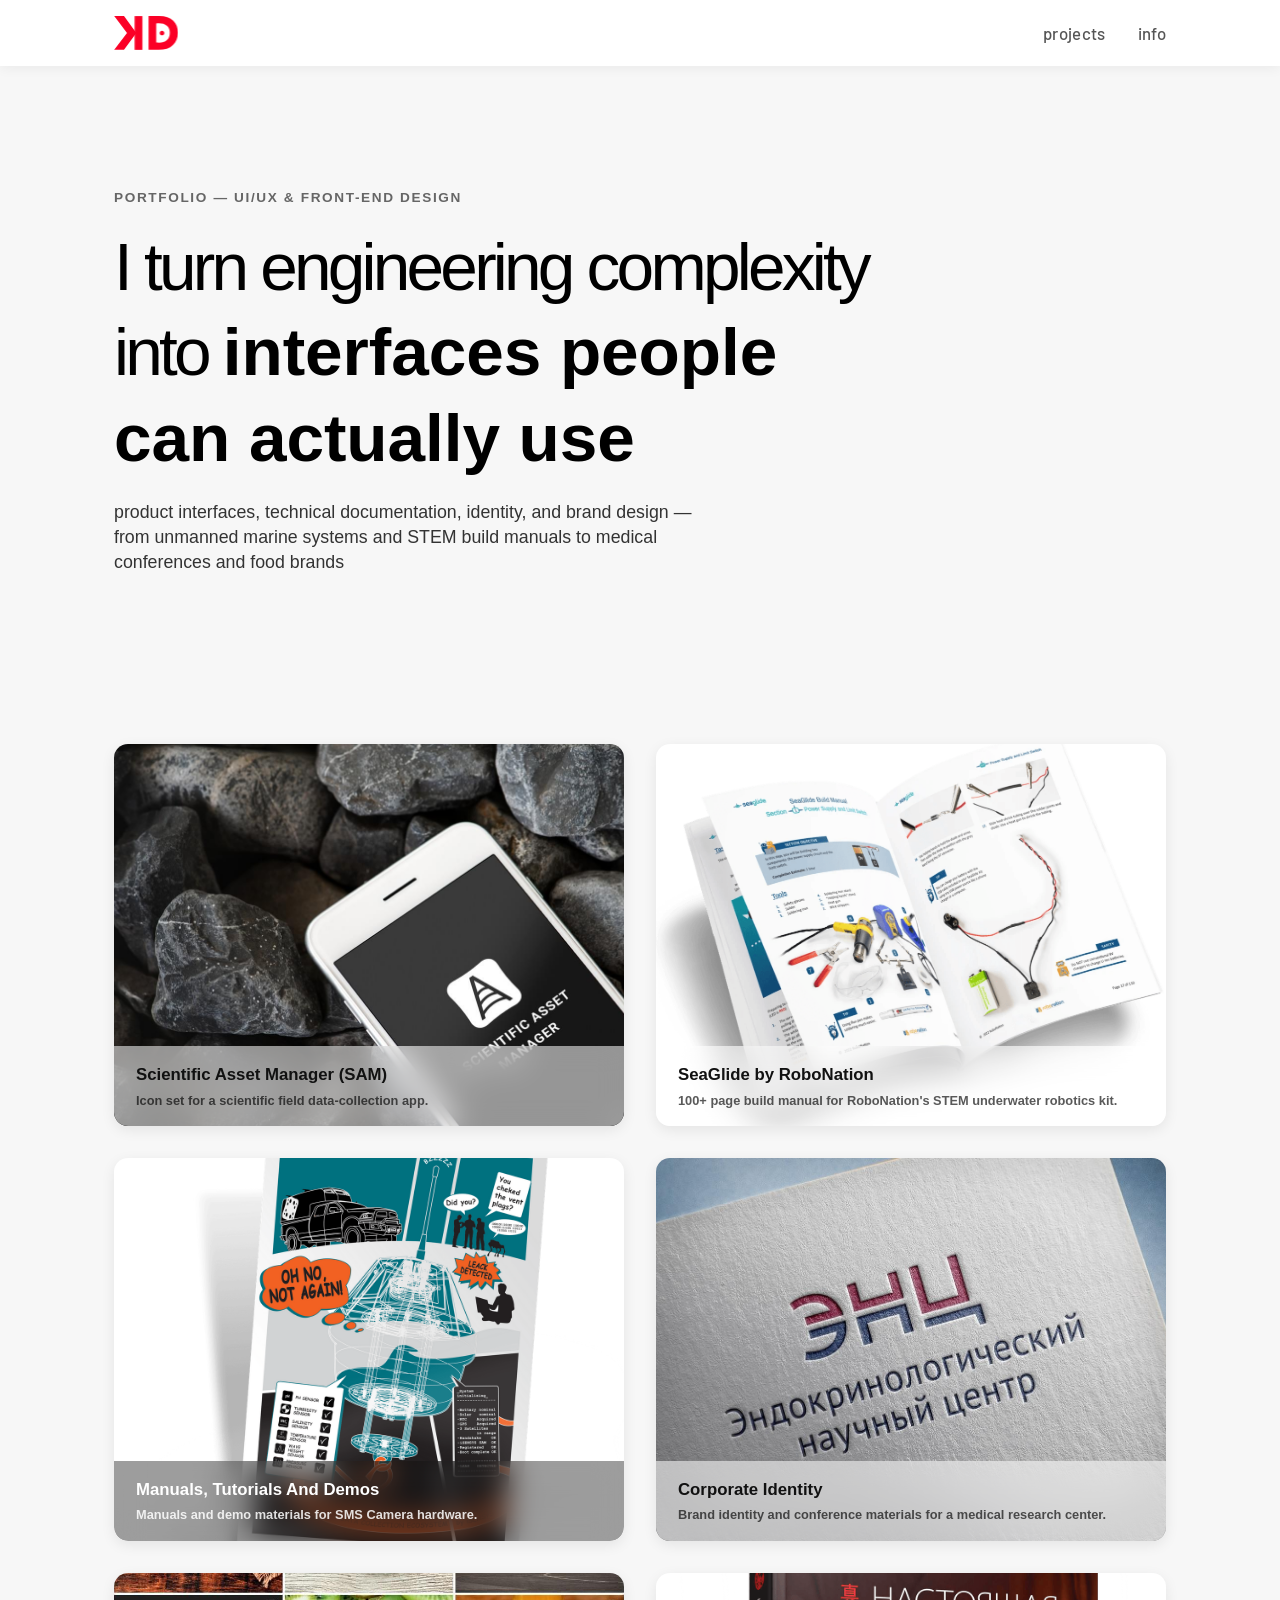
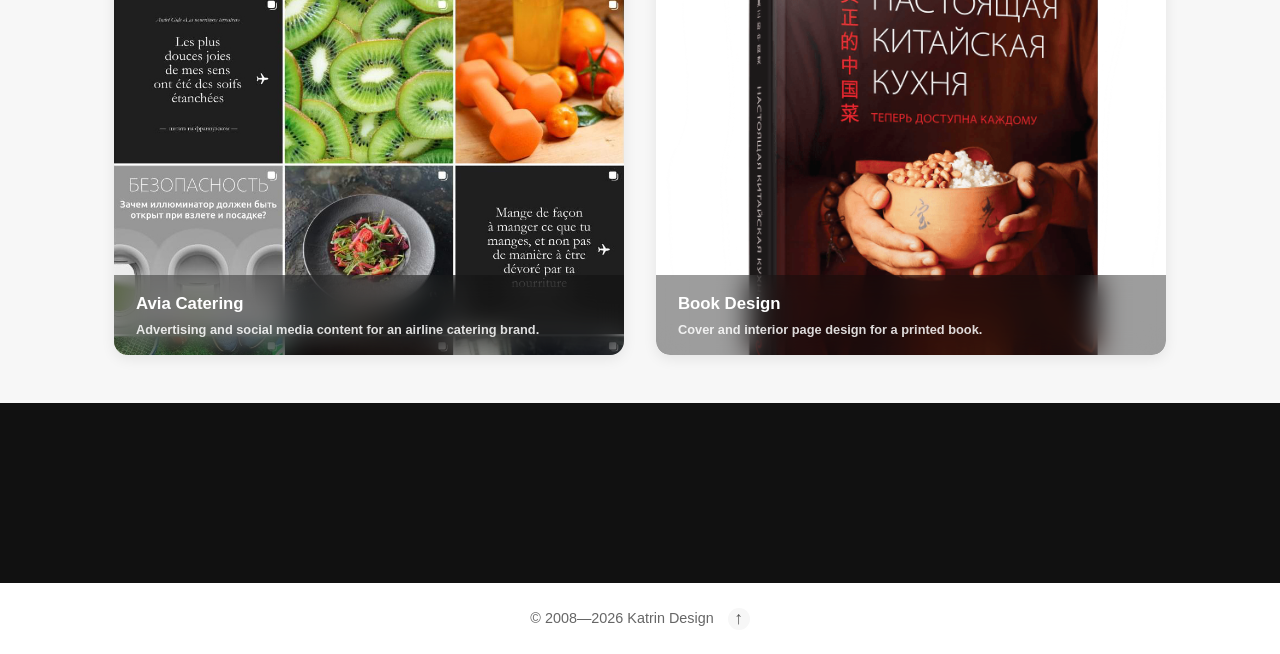
==== index.html @ 0b3080e4 "Add new project pages for Avia Catering, Book Design, Corporate Identity, Manuals, Scientific Asset " ====
<!doctype html>
<html lang="ru">
<head>
  <meta charset="UTF-8" />
  <meta name="viewport" content="width=device-width, initial-scale=1.0" />
  <title>Katrin Design — Portfolio</title>
  <link rel="icon" href="assets/images/favicon.png" type="image/png" />
  <link rel="preconnect" href="https://fonts.googleapis.com" />
  <link rel="preconnect" href="https://fonts.gstatic.com" crossorigin />
  <link href="https://fonts.googleapis.com/css2?family=Barlow:wght@400;500;600&display=swap" rel="stylesheet" />
  <link rel="stylesheet" href="styles.css" />
  <meta name="description" content="Katrin Design — портфолио дизайнера: айдентика, иконки, буклеты, вёрстка и полиграфия." />
</head>
<body>

  <header class="site-header">
    <div class="wrap header-inner">
      <a href="index.html" class="brand">
        <svg class="brand-logo" xmlns="http://www.w3.org/2000/svg" viewBox="0 0 163.25 86.62" role="img" aria-label="Katrin Design">
          <g class="logo-swim">
            <g class="logo-head">
              <rect x="52.48" y=".26" width="19.68" height="86.11" fill="#fb0026"/>
              <path d="M128.22,43.31c0-3.3-2.68-5.98-5.98-5.98s-5.98,2.68-5.98,5.98,2.68,5.98,5.98,5.98,5.98-2.68,5.98-5.98M142.15,42.64c0,8.06-2.46,14.31-7.39,18.75-4.93,4.44-11.67,6.66-20.22,6.66-3.02,0-5.38-.08-7.09-.25V18.94c1.63-.25,4.03-.37,7.21-.37,8.23,0,14.86,2.1,19.91,6.29,5.05,4.2,7.57,10.12,7.57,17.77M162.92,42.64c0-12.29-3.97-22.43-11.91-30.41C143.07,4.24,131.04.25,114.91.25h-27v86.11h26.02c15.64,0,27.71-4.13,36.22-12.4,8.51-8.26,12.76-18.71,12.76-31.33" fill="#fb0026"/>
            </g>
            <g class="logo-tail">
              <polygon points="25.43 .26 .46 .26 33.08 43.31 .46 86.37 25.43 86.37 56.84 43.31 25.43 .26" fill="#fb0026"/>
            </g>
          </g>
        </svg>
      </a>
      <nav class="site-nav">
        <a href="#projects">projects</a>
        <a href="info.html">info</a>
      </nav>
    </div>
  </header>

  <section id="top" class="hero hero-light">
    <div class="wrap hero-inner">
      <p class="hero-eyebrow">Portfolio — UI/UX &amp; Front-End Design</p>
      <h1 class="hero-title"><span class="hero-title-thin">I turn engineering complexity</span><br /><span class="hero-title-thin">into</span> <span class="hero-title-wide">interfaces people<br />can actually use</span></h1>
      <p class="hero-subhead">product interfaces, technical documentation, identity, and brand design — from unmanned marine systems and STEM build manuals to medical conferences and food brands</p>
    </div>
  </section>

  <main id="projects">
    <div class="wrap">
      <div class="project-grid">

        <a class="project-card project-card--light" href="sam.html">
          <img class="project-card-bg" src="assets/images/sam-02.jpg" alt="Scientific Asset Manager icon set" loading="lazy" />
          <div class="project-card-caption">
            <h2>Scientific Asset Manager (SAM)</h2>
            <p>Icon set for a scientific field data-collection app.</p>
          </div>
        </a>

        <a class="project-card project-card--light" href="seaglide.html">
          <img class="project-card-bg" src="assets/images/seaglide-manual-01.png" alt="SeaGlide by RoboNation manual cover" loading="lazy" />
          <div class="project-card-caption">
            <h2>SeaGlide by RoboNation</h2>
            <p>100+ page build manual for RoboNation's STEM underwater robotics kit.</p>
          </div>
        </a>

        <a class="project-card" href="manuals.html">
          <img class="project-card-bg" src="assets/images/manuals-01.png" alt="SMS Camera manual" loading="lazy" />
          <div class="project-card-caption">
            <h2>Manuals, Tutorials And Demos</h2>
            <p>Manuals and demo materials for SMS Camera hardware.</p>
          </div>
        </a>

        <a class="project-card project-card--light" href="corporate-identity.html">
          <img class="project-card-bg" src="assets/images/corporate-identity-01.jpeg" alt="Corporate identity photo" loading="lazy" />
          <div class="project-card-caption">
            <h2>Corporate Identity</h2>
            <p>Brand identity and conference materials for a medical research center.</p>
          </div>
        </a>

        <a class="project-card" href="avia-catering.html">
          <img class="project-card-bg" src="assets/images/avia-catering-social-01.jpg" alt="Avia Catering social media content" loading="lazy" />
          <div class="project-card-caption">
            <h2>Avia Catering</h2>
            <p>Advertising and social media content for an airline catering brand.</p>
          </div>
        </a>

        <a class="project-card" href="book-design.html">
          <img class="project-card-bg" src="assets/images/book-design-cover.png" alt="Book design cover" loading="lazy" />
          <div class="project-card-caption">
            <h2>Book Design</h2>
            <p>Cover and interior page design for a printed book.</p>
          </div>
        </a>

      </div>
    </div>
  </main>

  <section class="hero hero-band" style="background-image: url('assets/images/hero-bg2.jpg');" role="img" aria-label="Katrin Design"></section>

  <footer class="site-footer">
    <div class="wrap">
      <p class="small">© 2008—2026 Katrin Design</p>
      <a href="#top" class="back-to-top" aria-label="Back to top">&uarr;</a>
    </div>
  </footer>

  <script src="script.js" defer></script>
</body>
</html>
---- styles.css ----
* { box-sizing: border-box; margin: 0; padding: 0; }

html { scroll-behavior: smooth; }

body {
  font-family: Inter, "Segoe UI", Roboto, sans-serif;
  color: #333;
  background: #f7f7f7;
  line-height: 1.55;
}

img { max-width: 100%; display: block; }

a { color: #1a73e8; text-decoration: none; font-weight: 600; }
a:hover { text-decoration: underline; }

.wrap { max-width: 1100px; width: 100%; margin: 0 auto; padding: 0 24px; }

/* Header */
.site-header {
  position: sticky;
  top: 0;
  z-index: 10;
  background: #fff;
  box-shadow: 0 2px 12px rgba(0,0,0,.06);
}

.header-inner {
  display: flex;
  align-items: center;
  justify-content: space-between;
  flex-wrap: wrap;
  gap: 14px;
  padding-top: 16px;
  padding-bottom: 16px;
}

.brand { display: flex; align-items: center; }
.brand-logo { width: 64px; height: auto; }

.brand-logo .logo-swim {
  transform-box: view-box;
  transform-origin: 0px 43.31px;
  animation: swim-in 1.7s cubic-bezier(.22,1,.36,1) both;
}
.brand-logo .logo-head {
  transform-box: view-box;
  transform-origin: 118px 43.31px;
  animation: head-flex 1.7s ease-out both;
}
.brand-logo .logo-tail {
  transform-box: view-box;
  transform-origin: 56.84px 43.31px;
  animation: tail-flex 1.8s ease-out both;
  animation-delay: 0.08s;
}
@keyframes swim-in {
  0%   { transform: translateX(-90px); opacity: 0; }
  8%   { opacity: 1; }
  100% { transform: translateX(0px); opacity: 1; }
}
@keyframes head-flex {
  0%   { transform: rotate(0deg); }
  10%  { transform: rotate(6deg); }
  25%  { transform: rotate(-4deg); }
  40%  { transform: rotate(2deg); }
  55%  { transform: rotate(-1deg); }
  70%  { transform: rotate(0.5deg); }
  100% { transform: rotate(0deg); }
}
@keyframes tail-flex {
  0%   { transform: rotate(0deg); }
  12%  { transform: rotate(-20deg); }
  28%  { transform: rotate(14deg); }
  44%  { transform: rotate(-9deg); }
  60%  { transform: rotate(5deg); }
  76%  { transform: rotate(-2deg); }
  90%  { transform: rotate(1deg); }
  100% { transform: rotate(0deg); }
}
@media (prefers-reduced-motion: reduce) {
  .brand-logo .logo-swim,
  .brand-logo .logo-head,
  .brand-logo .logo-tail { animation: none; opacity: 1; }
}

.site-nav { display: flex; flex-wrap: wrap; justify-content: flex-end; gap: 32px; }
.site-nav a {
  color: #555;
  font-family: "Barlow", Inter, "Segoe UI", Roboto, sans-serif;
  font-weight: 500;
  font-size: 1.05rem;
  letter-spacing: .02em;
}
.site-nav a:hover { color: #1a73e8; text-decoration: underline; }
.site-nav a.active { color: #1a73e8; }

/* Hero */
.hero {
  background-size: cover;
  background-position: center;
  background-attachment: fixed;
  background-color: #111;
  min-height: 70vh;
  display: flex;
  align-items: center;
}

.hero-inner { padding: 80px 24px; }

.hero-eyebrow {
  text-transform: uppercase;
  letter-spacing: .12em;
  font-size: .85rem;
  font-weight: 600;
  color: rgba(255,255,255,.75);
  margin-bottom: 1rem;
}

.hero-title {
  font-size: 4.222rem;
  line-height: 5.333rem;
  letter-spacing: -0.056em;
  font-weight: 900;
  max-width: 1000px;
  color: #fff;
  margin-bottom: 1.25rem;
}

.hero-title-thin { font-weight: 200; }
.hero-title-wide { letter-spacing: -0.001em; }

.hero-subhead {
  font-size: 1.111rem;
  line-height: 1.556rem;
  max-width: 680px;
  color: rgba(255,255,255,.85);
}

.hero-band {
  min-height: 20vh;
  background-size: contain;
  background-repeat: no-repeat;
  background-position: center bottom;
}

.hero-light { background-color: #f7f7f7; }
.hero-light .hero-eyebrow { color: #666; }
.hero-light .hero-title {
  color: #000;
}
.hero-light .hero-subhead {
  color: #333;
  font-family: "Helvetica Neue", Arial, sans-serif;
  font-weight: 400;
  max-width: 600px;
}

@media (max-width: 768px) {
  .hero { background-attachment: scroll; min-height: 50vh; }
  .hero-band { min-height: 260px; }
}

/* Project grid (home) */
.project-grid {
  display: grid;
  grid-template-columns: 1fr 1fr;
  gap: 32px;
  padding: 48px 0;
}

.project-card {
  position: relative;
  display: block;
  aspect-ratio: 4 / 3;
  border-radius: 14px;
  overflow: hidden;
  text-decoration: none;
  background: #ffffff;
  box-shadow: 0 4px 14px rgba(0,0,0,.08);
  transition: transform .3s ease, box-shadow .3s ease;
}

.project-card:hover { transform: translateY(-4px); }

.project-card-bg {
  position: absolute;
  inset: 0;
  width: 100%;
  height: 100%;
  object-fit: cover;
  transition: transform .5s ease;
}

.project-card:hover .project-card-bg { transform: scale(1.05); }

.project-card-caption {
  position: absolute;
  left: 0;
  right: 0;
  bottom: 0;
  padding: 16px 22px;
  background: rgba(10,10,10,.4);
  backdrop-filter: blur(14px);
  -webkit-backdrop-filter: blur(14px);
}

.project-card-caption h2 {
  font-size: 1.05rem;
  color: #fff;
  margin-bottom: .15rem;
}

.project-card-caption p {
  font-size: .8rem;
  color: rgba(255,255,255,.85);
}

.project-card--light .project-card-caption {
  background: rgba(255,255,255,.55);
}

.project-card--light .project-card-caption h2 { color: #111; }
.project-card--light .project-card-caption p { color: rgba(0,0,0,.65); }

@media (max-width: 700px) {
  .project-grid { grid-template-columns: 1fr; }
}

/* Back link on individual project pages */
.back-link {
  display: inline-block;
  margin-bottom: 24px;
  color: #666;
  font-weight: 600;
}
.back-link:hover { color: #1a73e8; }

/* Project sections */
.project { padding: 64px 0; }
.project-alt { background: #fff; }

.project h2 {
  font-size: 1.8rem;
  color: #111;
  margin-bottom: .75rem;
}

.subproject h3 {
  font-size: 1.2rem;
  color: #222;
  margin-top: 2rem;
  margin-bottom: .5rem;
}

.project-link { margin-bottom: .75rem; }

.project-text {
  color: #555;
  max-width: 760px;
  margin-bottom: 1.5rem;
}

/* Scroll reveal */
.reveal {
  opacity: 0;
  transform: translateY(24px);
  transition: opacity .7s ease, transform .7s ease;
}

.reveal.is-visible {
  opacity: 1;
  transform: translateY(0);
}

@media (prefers-reduced-motion: reduce) {
  .reveal { transition: none; }
}

/* Galleries — images stack one after another, contained in the page width */
.gallery { margin-top: 1.25rem; }

.gallery img {
  width: 100%;
}

.gallery img + img { margin-top: 1rem; }

/* Info page */
.info-intro {
  padding-top: 72px;
  background-color: #1b1b1b;
}

.info-grid {
  display: grid;
  grid-template-columns: 1fr 2fr;
  gap: 48px;
  align-items: center;
}

.info-photo img {
  border-radius: 10px;
  box-shadow: 0 8px 20px rgba(0,0,0,.08);
}

.info-text p {
  color: #ccc;
  margin-bottom: 1.1rem;
}

.info-contact-line { font-weight: 600; color: #fff; }
.info-contact-line a { margin-left: .25rem; }

.info-map {
  background-size: cover;
  background-position: center;
  background-attachment: fixed;
  background-color: #111;
  min-height: 40vh;
}

@media (max-width: 768px) {
  .info-map { background-attachment: scroll; min-height: 260px; }
}

@media (max-width: 640px) {
  .info-grid { grid-template-columns: 1fr; }
}

/* Footer / contact */
.site-footer {
  background: #ffffff;
  text-align: center;
  padding: 24px 20px;
}

.site-footer .wrap {
  max-width: 600px;
  display: flex;
  align-items: center;
  justify-content: center;
  gap: 14px;
}

.site-footer .small { color: #666; font-size: .9rem; }

.back-to-top {
  display: inline-flex;
  align-items: center;
  justify-content: center;
  width: 22px;
  height: 22px;
  border-radius: 50%;
  background: #f7f7f7;
  color: #555;
  font-size: 1.1rem;
  font-weight: 600;
  text-decoration: none;
  transition: background .2s ease, color .2s ease;
}

.back-to-top:hover {
  background: #1a73e8;
  color: #fff;
  text-decoration: none;
}
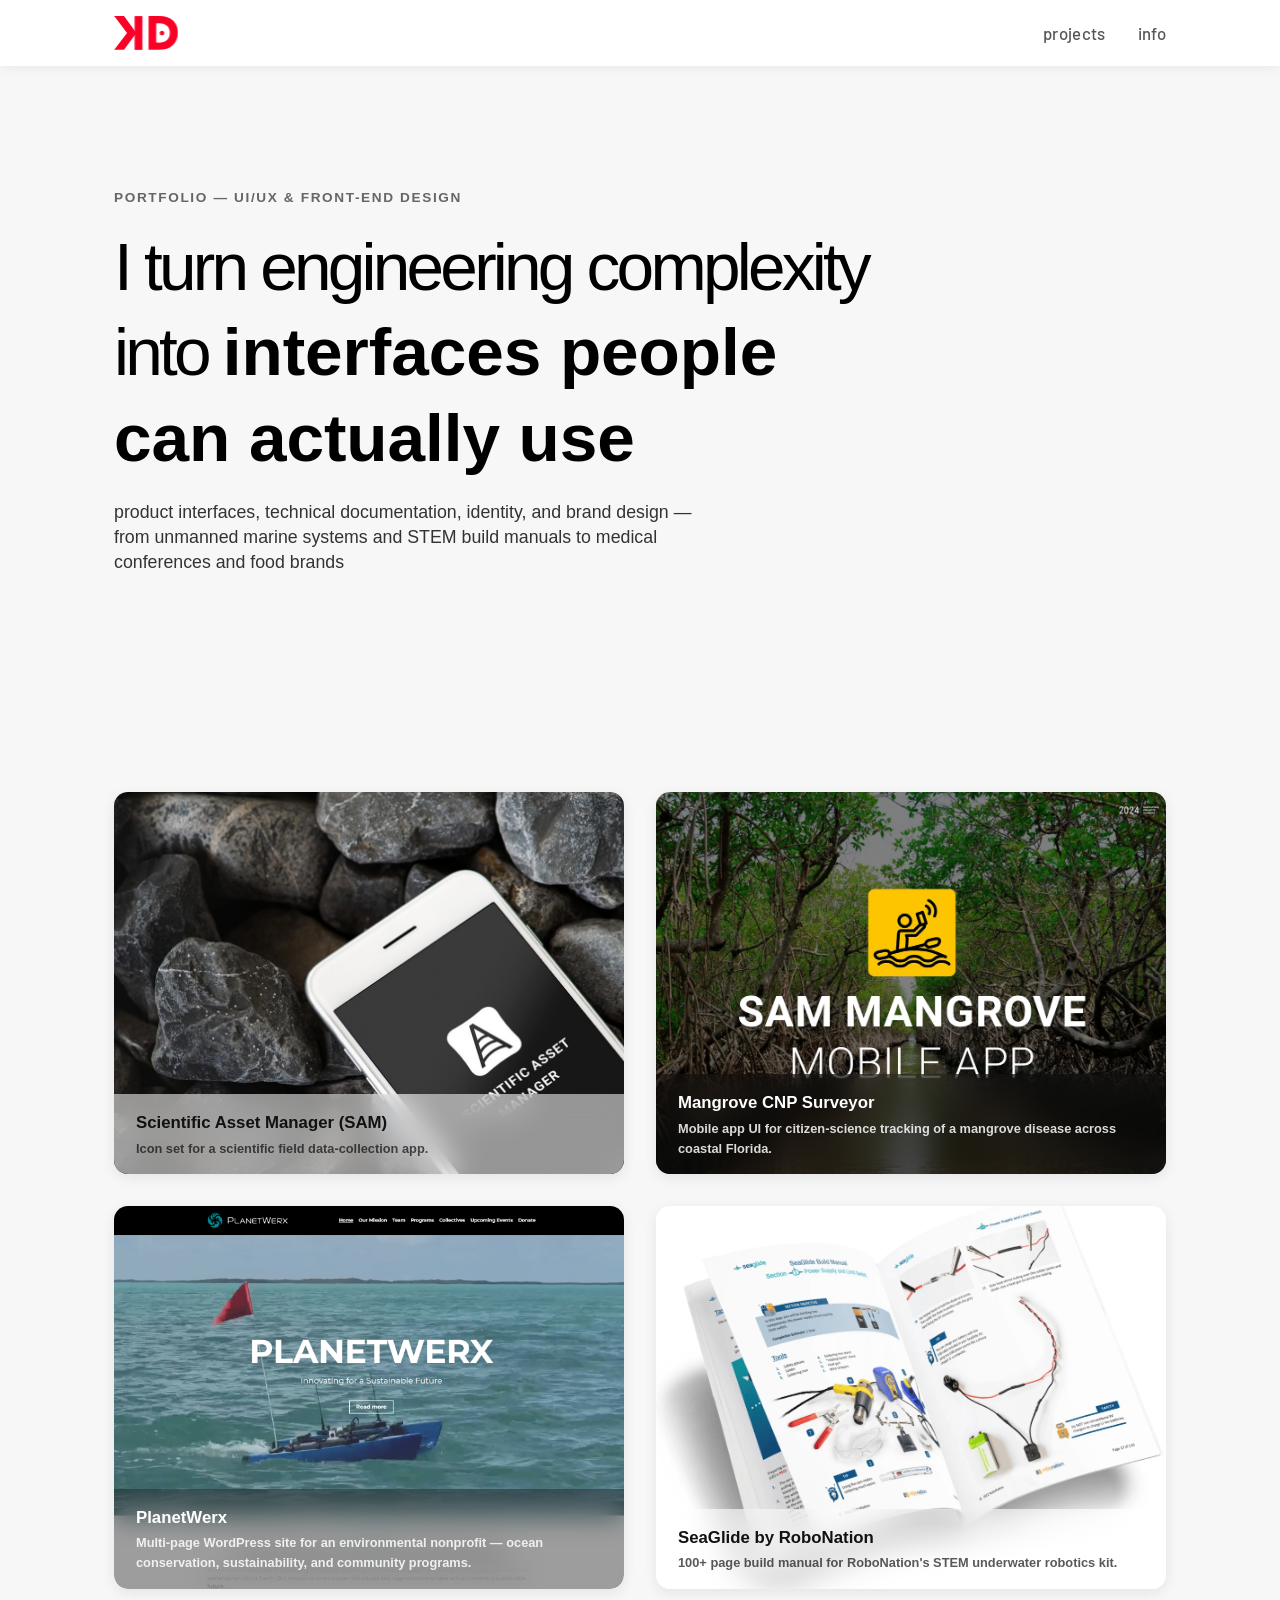
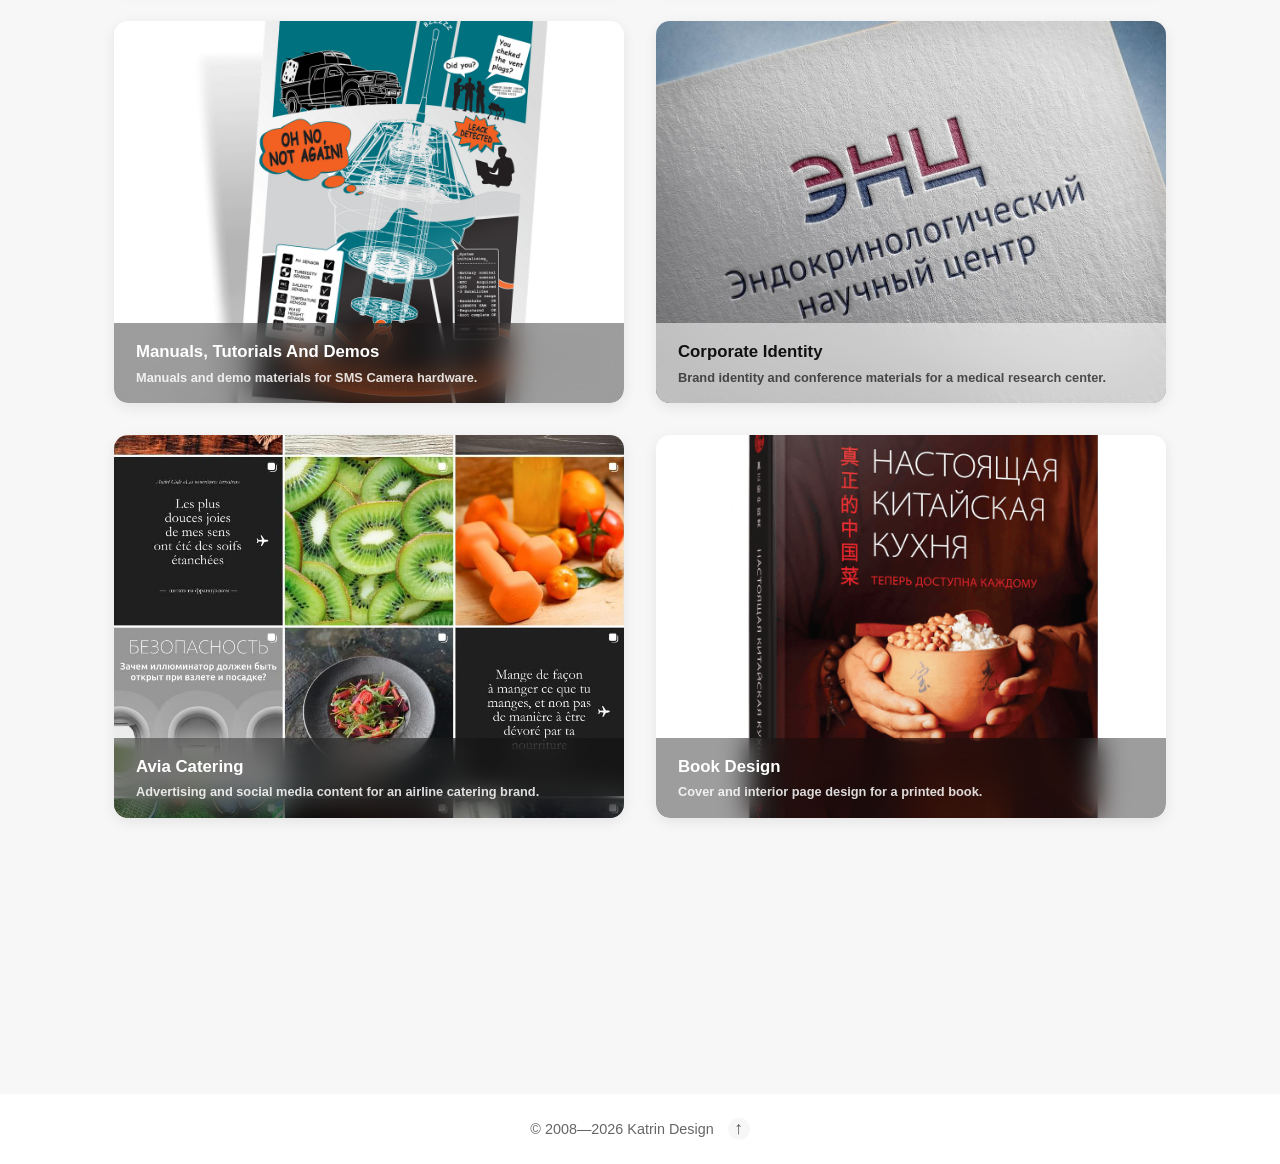
==== commit 4d3ed510: "Add new project pages for Mangrove CNP Surveyor and PlanetWerx; include associated images and conten" ====
--- a/index.html
+++ b/index.html
@@ -52,6 +52,22 @@
           <div class="project-card-caption">
             <h2>Scientific Asset Manager (SAM)</h2>
             <p>Icon set for a scientific field data-collection app.</p>
+          </div>
+        </a>
+
+        <a class="project-card" href="mangrove-cnp-surveyor.html">
+          <img class="project-card-bg" src="assets/images/SAM-Mangrove-1.png" alt="SAM Mangrove mobile app cover slide" loading="lazy" />
+          <div class="project-card-caption">
+            <h2>Mangrove CNP Surveyor</h2>
+            <p>Mobile app UI for citizen-science tracking of a mangrove disease across coastal Florida.</p>
+          </div>
+        </a>
+
+        <a class="project-card" href="planetwerx.html">
+          <img class="project-card-bg project-card-bg--top" src="assets/images/www.planetwerx.org_.png" alt="PlanetWerx website" loading="lazy" />
+          <div class="project-card-caption">
+            <h2>PlanetWerx</h2>
+            <p>Multi-page WordPress site for an environmental nonprofit — ocean conservation, sustainability, and community programs.</p>
           </div>
         </a>
 
--- a/styles.css
+++ b/styles.css
@@ -142,6 +142,7 @@
   background-size: contain;
   background-repeat: no-repeat;
   background-position: center bottom;
+  background-color: transparent;
 }
 
 .hero-light { background-color: #f7f7f7; }
@@ -158,7 +159,7 @@
 
 @media (max-width: 768px) {
   .hero { background-attachment: scroll; min-height: 50vh; }
-  .hero-band { min-height: 260px; }
+  .hero-band { min-height: 260px; background-size: auto 100%; }
 }
 
 /* Project grid (home) */
@@ -166,7 +167,7 @@
   display: grid;
   grid-template-columns: 1fr 1fr;
   gap: 32px;
-  padding: 48px 0;
+  padding: 96px 0;
 }
 
 .project-card {
@@ -223,9 +224,104 @@
 .project-card--light .project-card-caption h2 { color: #111; }
 .project-card--light .project-card-caption p { color: rgba(0,0,0,.65); }
 
+.project-card-bg--top,
+.mini-card-bg--top { object-position: top; }
+
 @media (max-width: 700px) {
   .project-grid { grid-template-columns: 1fr; }
 }
+
+/* More projects carousel (individual project pages) */
+.more-projects {
+  padding: 40px 0 64px;
+  background-color: #1b1b1b;
+}
+
+.more-projects h2 {
+  font-size: 1.3rem;
+  color: #fff;
+  margin-bottom: 1rem;
+}
+
+.more-projects-scroller { position: relative; }
+
+.more-projects-track {
+  display: flex;
+  gap: 20px;
+  overflow-x: auto;
+  scroll-snap-type: x mandatory;
+  padding: 0 24px 4px;
+  scrollbar-width: none;
+}
+
+.more-projects-track::-webkit-scrollbar { display: none; }
+
+.mini-card {
+  position: relative;
+  flex: 0 0 360px;
+  aspect-ratio: 4 / 3;
+  border-radius: 12px;
+  overflow: hidden;
+  scroll-snap-align: start;
+  text-decoration: none;
+  background: #ffffff;
+  box-shadow: 0 3px 10px rgba(0,0,0,.08);
+  transition: transform .3s ease;
+}
+
+.mini-card:hover { transform: translateY(-3px); }
+
+.mini-card-bg {
+  position: absolute;
+  inset: 0;
+  width: 100%;
+  height: 100%;
+  object-fit: cover;
+  transition: transform .5s ease;
+}
+
+.mini-card:hover .mini-card-bg { transform: scale(1.05); }
+
+.mini-card-caption {
+  position: absolute;
+  left: 0;
+  right: 0;
+  bottom: 0;
+  padding: 14px 18px;
+  background: rgba(10,10,10,.4);
+  backdrop-filter: blur(10px);
+  -webkit-backdrop-filter: blur(10px);
+}
+
+.mini-card-caption h3 {
+  font-size: 1.05rem;
+  font-weight: 600;
+  color: #fff;
+}
+
+.mini-card--light .mini-card-caption { background: rgba(255,255,255,.55); }
+.mini-card--light .mini-card-caption h3 { color: #111; }
+
+.more-projects-next {
+  position: absolute;
+  top: 50%;
+  right: 24px;
+  transform: translateY(-50%);
+  width: 40px;
+  height: 40px;
+  border: none;
+  border-radius: 50%;
+  background: rgba(255,255,255,.9);
+  box-shadow: 0 2px 10px rgba(0,0,0,.18);
+  font-size: 1rem;
+  color: #333;
+  cursor: pointer;
+  display: flex;
+  align-items: center;
+  justify-content: center;
+}
+
+.more-projects-next:hover { background: #fff; }
 
 /* Back link on individual project pages */
 .back-link {
@@ -240,6 +336,16 @@
 .project { padding: 64px 0; }
 .project-alt { background: #fff; }
 
+.project-tag {
+  display: inline-block;
+  text-transform: uppercase;
+  letter-spacing: .08em;
+  font-size: .8rem;
+  font-weight: 600;
+  color: #1a73e8;
+  margin-bottom: .5rem;
+}
+
 .project h2 {
   font-size: 1.8rem;
   color: #111;
@@ -285,6 +391,48 @@
 }
 
 .gallery img + img { margin-top: 1rem; }
+
+.gallery-2col,
+.gallery-3col {
+  display: grid;
+  gap: 16px;
+}
+
+.gallery-2col { grid-template-columns: 1fr 1fr; }
+.gallery-3col { grid-template-columns: repeat(3, 1fr); }
+
+.gallery-2col img,
+.gallery-3col img {
+  width: 100%;
+  aspect-ratio: 4 / 3;
+  object-fit: cover;
+}
+
+.gallery-2col img + img,
+.gallery-3col img + img {
+  margin-top: 0;
+}
+
+@media (max-width: 640px) {
+  .gallery-2col,
+  .gallery-3col {
+    grid-template-columns: 1fr;
+  }
+}
+
+.gallery-strip {
+  display: flex;
+  flex-wrap: wrap;
+  align-items: flex-start;
+  gap: 1rem;
+}
+
+.gallery-strip img {
+  width: auto;
+  max-width: 100%;
+}
+
+.gallery-strip img + img { margin-top: 0; }
 
 /* Info page */
 .info-intro {
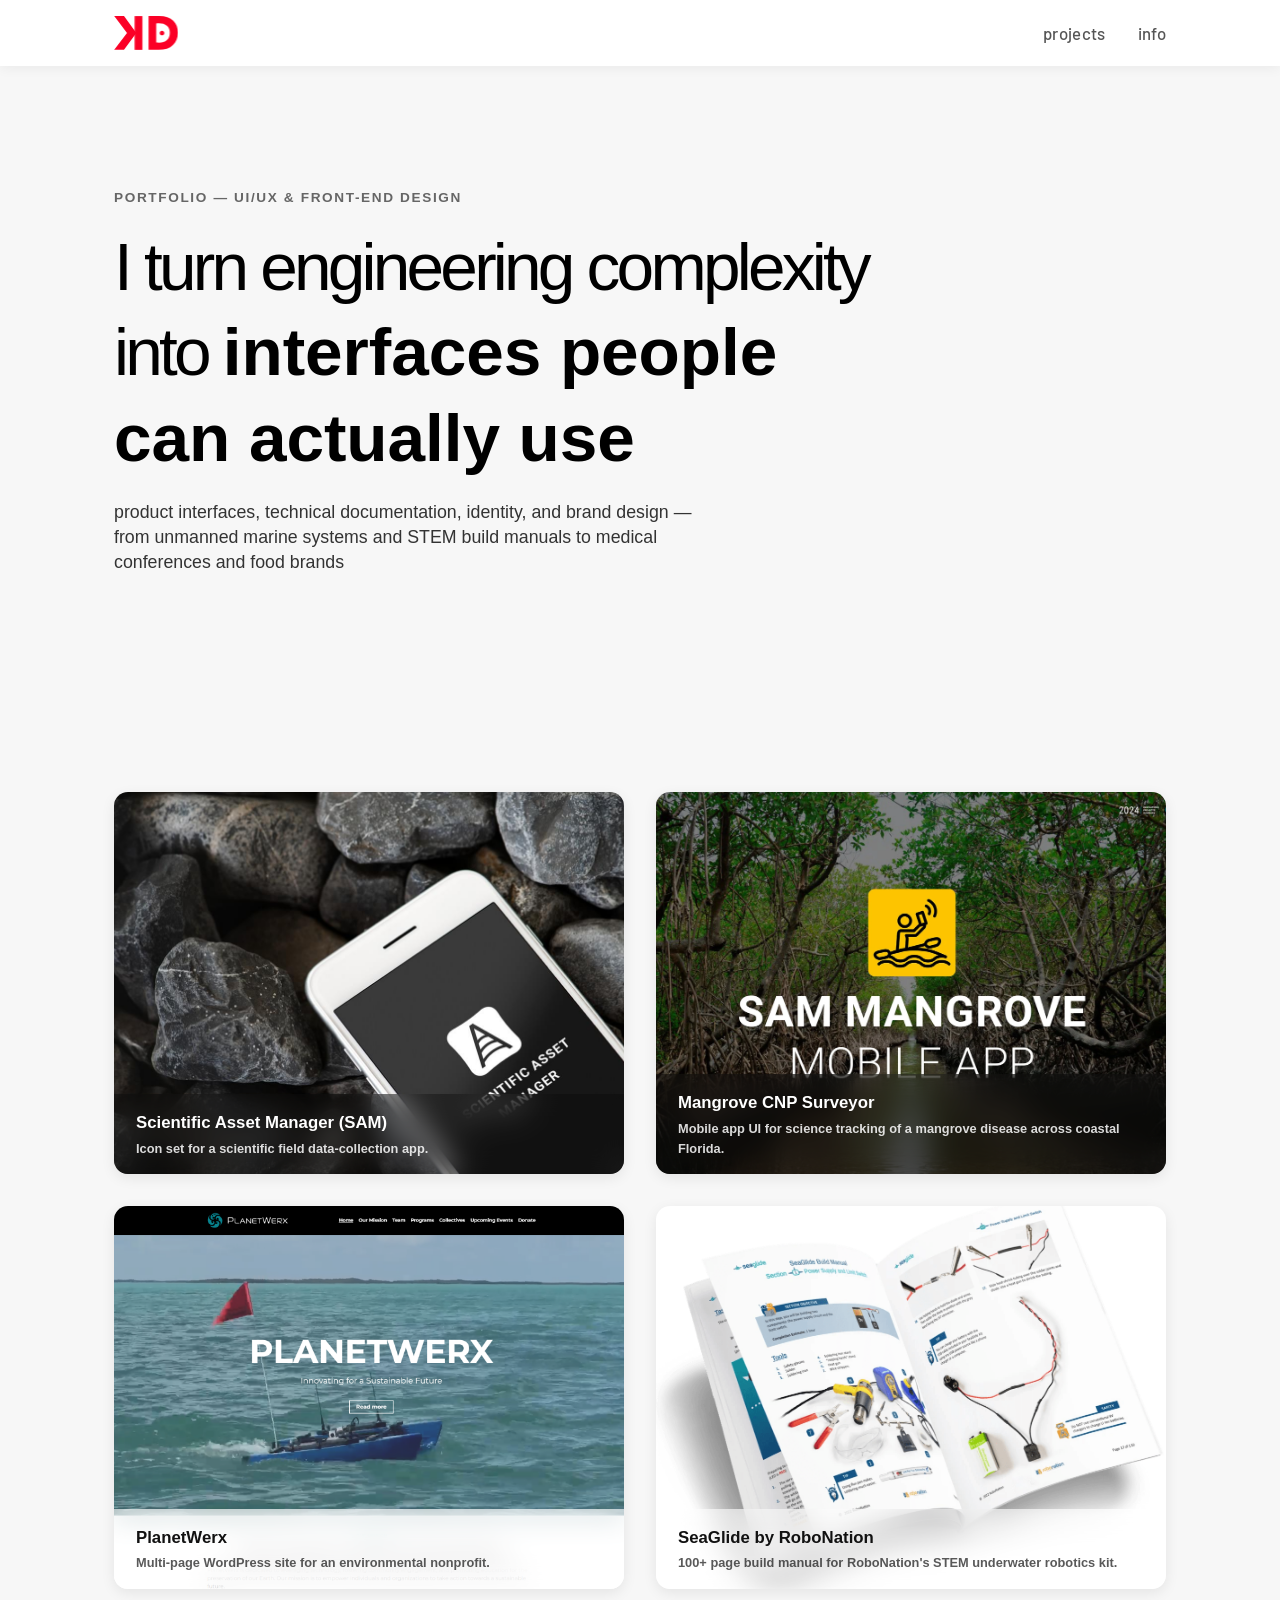
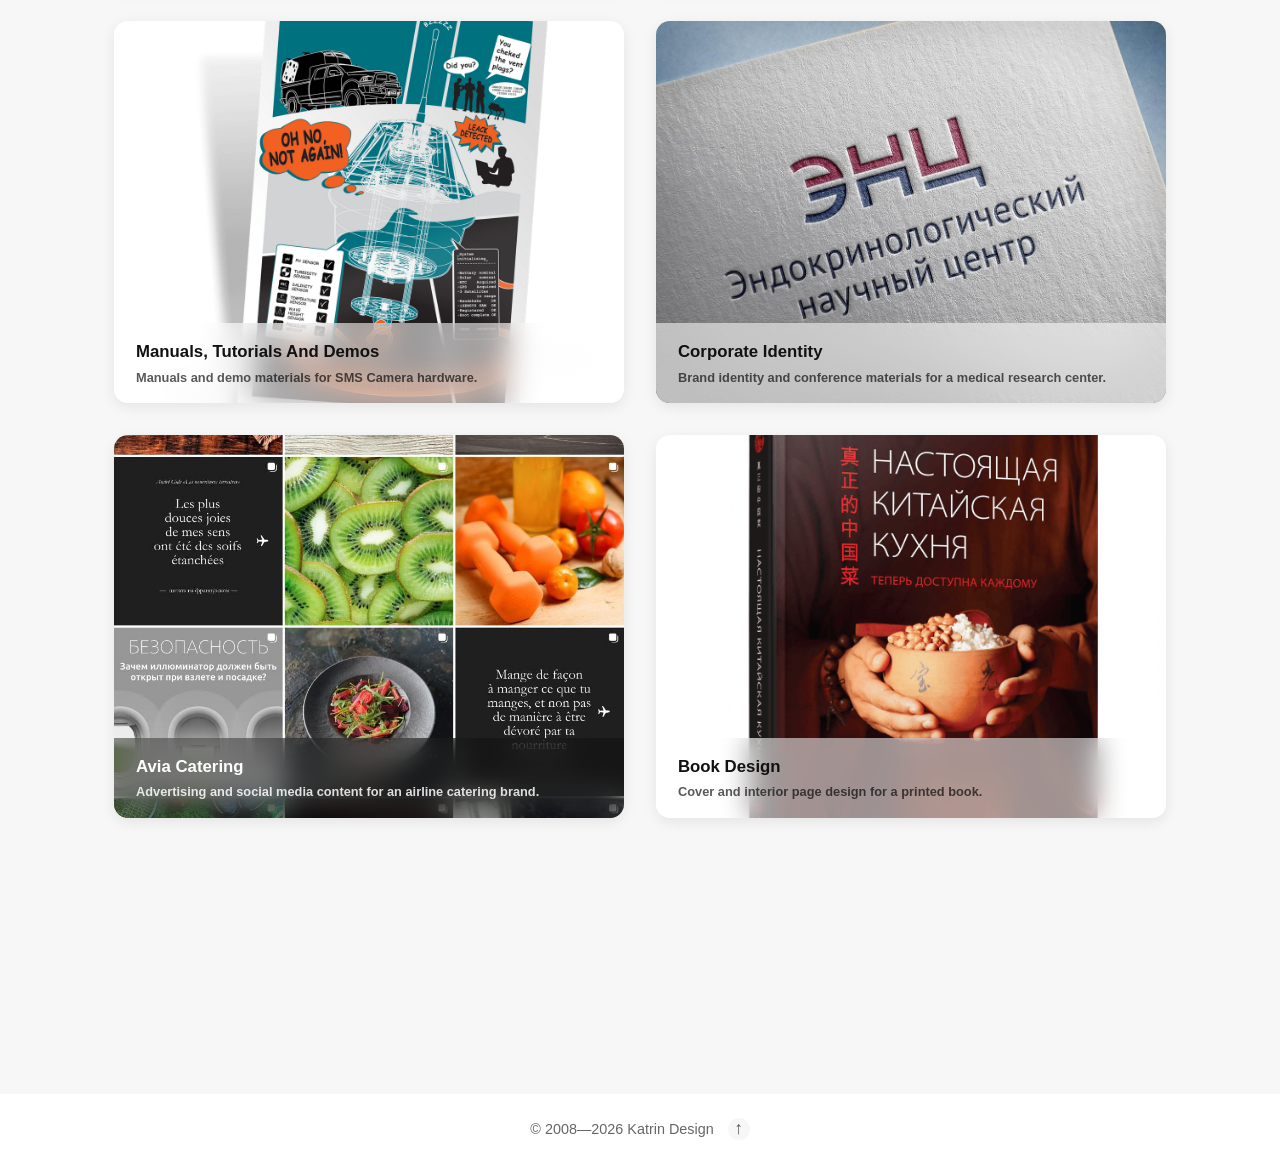
==== commit 121238ec: "Add IDs to project cards and enhance gallery styles for better layout" ====
--- a/index.html
+++ b/index.html
@@ -47,7 +47,7 @@
     <div class="wrap">
       <div class="project-grid">
 
-        <a class="project-card project-card--light" href="sam.html">
+        <a id="sam" class="project-card" href="sam.html">
           <img class="project-card-bg" src="assets/images/sam-02.jpg" alt="Scientific Asset Manager icon set" loading="lazy" />
           <div class="project-card-caption">
             <h2>Scientific Asset Manager (SAM)</h2>
@@ -55,23 +55,23 @@
           </div>
         </a>
 
-        <a class="project-card" href="mangrove-cnp-surveyor.html">
+        <a id="mangrove-cnp-surveyor" class="project-card" href="mangrove-cnp-surveyor.html">
           <img class="project-card-bg" src="assets/images/SAM-Mangrove-1.png" alt="SAM Mangrove mobile app cover slide" loading="lazy" />
           <div class="project-card-caption">
             <h2>Mangrove CNP Surveyor</h2>
-            <p>Mobile app UI for citizen-science tracking of a mangrove disease across coastal Florida.</p>
+            <p>Mobile app UI for science tracking of a mangrove disease across coastal Florida.</p>
           </div>
         </a>
 
-        <a class="project-card" href="planetwerx.html">
+        <a id="planetwerx" class="project-card project-card--light" href="planetwerx.html">
           <img class="project-card-bg project-card-bg--top" src="assets/images/www.planetwerx.org_.png" alt="PlanetWerx website" loading="lazy" />
           <div class="project-card-caption">
             <h2>PlanetWerx</h2>
-            <p>Multi-page WordPress site for an environmental nonprofit — ocean conservation, sustainability, and community programs.</p>
+            <p>Multi-page WordPress site for an environmental nonprofit.</p>
           </div>
         </a>
 
-        <a class="project-card project-card--light" href="seaglide.html">
+        <a id="seaglide" class="project-card project-card--light" href="seaglide.html">
           <img class="project-card-bg" src="assets/images/seaglide-manual-01.png" alt="SeaGlide by RoboNation manual cover" loading="lazy" />
           <div class="project-card-caption">
             <h2>SeaGlide by RoboNation</h2>
@@ -79,7 +79,7 @@
           </div>
         </a>
 
-        <a class="project-card" href="manuals.html">
+        <a id="manuals" class="project-card project-card--light" href="manuals.html">
           <img class="project-card-bg" src="assets/images/manuals-01.png" alt="SMS Camera manual" loading="lazy" />
           <div class="project-card-caption">
             <h2>Manuals, Tutorials And Demos</h2>
@@ -87,7 +87,7 @@
           </div>
         </a>
 
-        <a class="project-card project-card--light" href="corporate-identity.html">
+        <a id="corporate-identity" class="project-card project-card--light" href="corporate-identity.html">
           <img class="project-card-bg" src="assets/images/corporate-identity-01.jpeg" alt="Corporate identity photo" loading="lazy" />
           <div class="project-card-caption">
             <h2>Corporate Identity</h2>
@@ -95,7 +95,7 @@
           </div>
         </a>
 
-        <a class="project-card" href="avia-catering.html">
+        <a id="avia-catering" class="project-card" href="avia-catering.html">
           <img class="project-card-bg" src="assets/images/avia-catering-social-01.jpg" alt="Avia Catering social media content" loading="lazy" />
           <div class="project-card-caption">
             <h2>Avia Catering</h2>
@@ -103,7 +103,7 @@
           </div>
         </a>
 
-        <a class="project-card" href="book-design.html">
+        <a id="book-design" class="project-card project-card--light" href="book-design.html">
           <img class="project-card-bg" src="assets/images/book-design-cover.png" alt="Book design cover" loading="lazy" />
           <div class="project-card-caption">
             <h2>Book Design</h2>
--- a/styles.css
+++ b/styles.css
@@ -404,6 +404,10 @@
 .gallery-2col img,
 .gallery-3col img {
   width: 100%;
+}
+
+.gallery-2col--even img,
+.gallery-3col--even img {
   aspect-ratio: 4 / 3;
   object-fit: cover;
 }
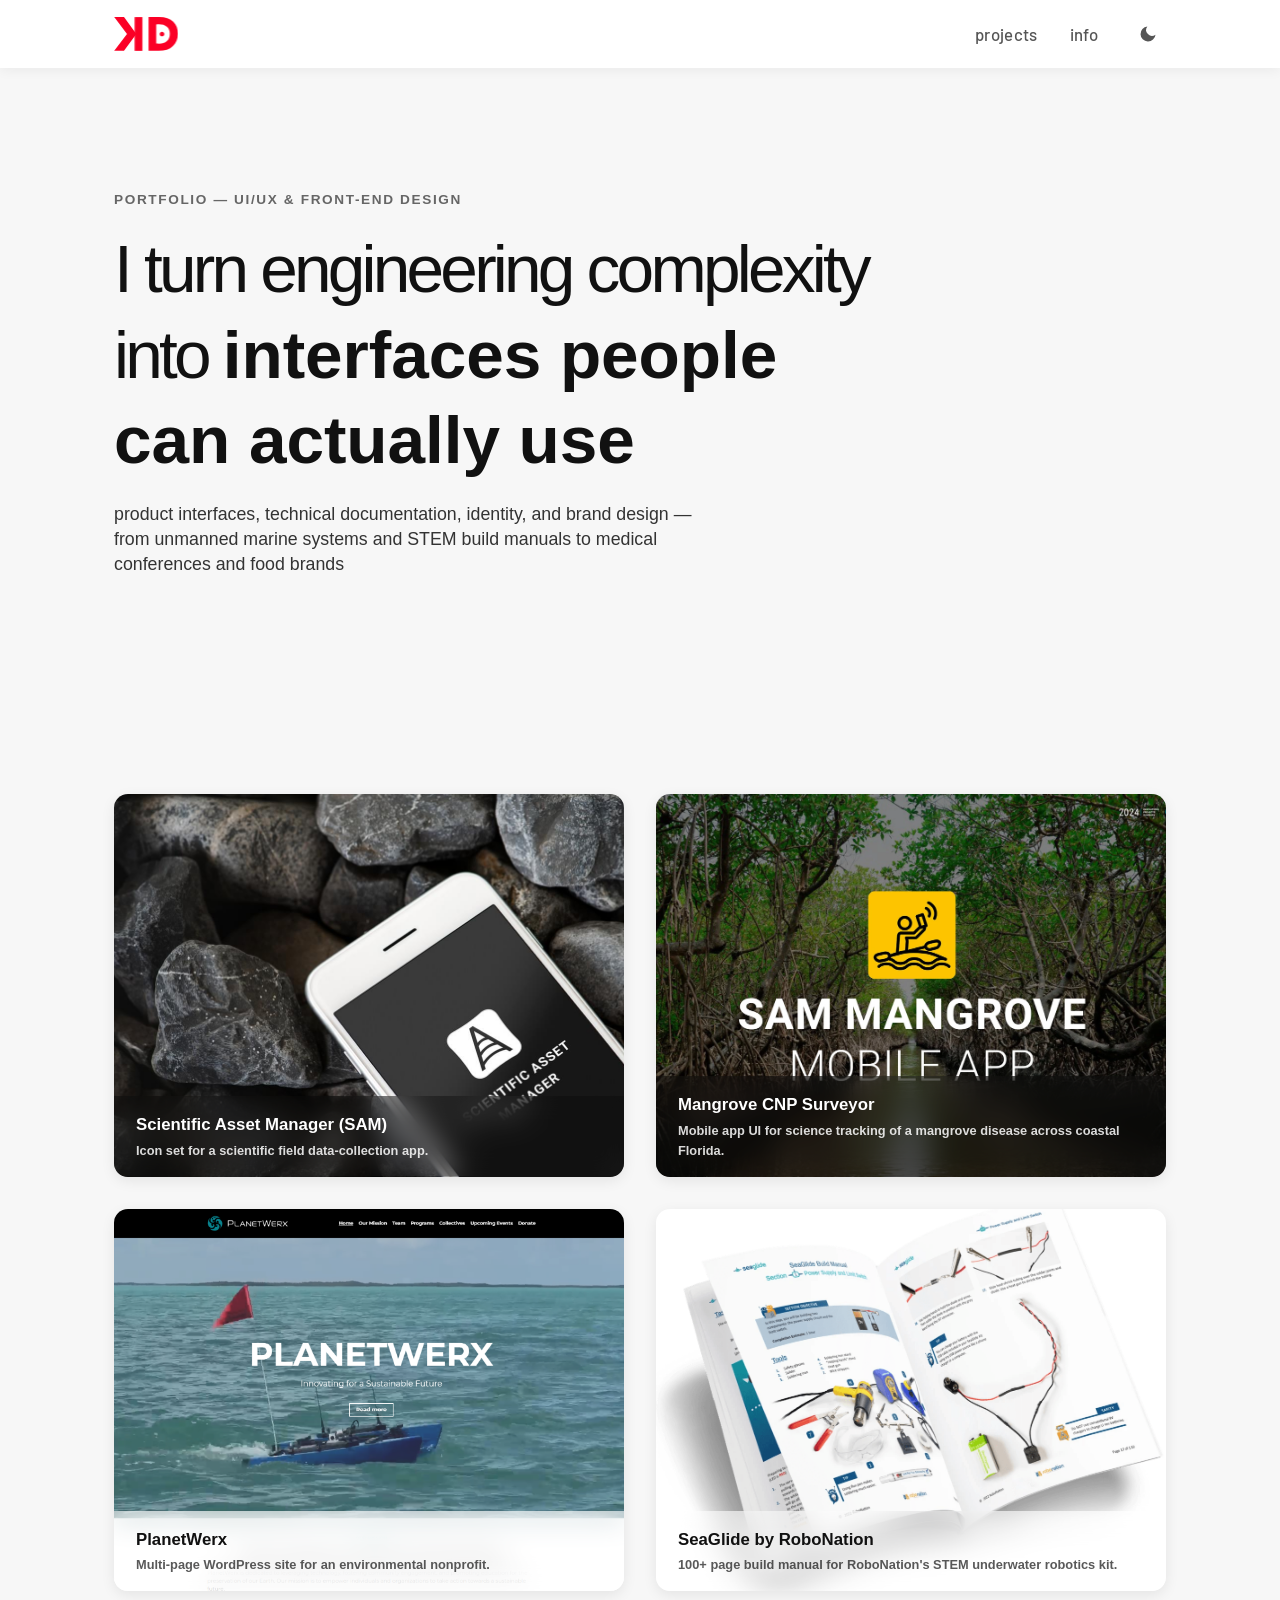
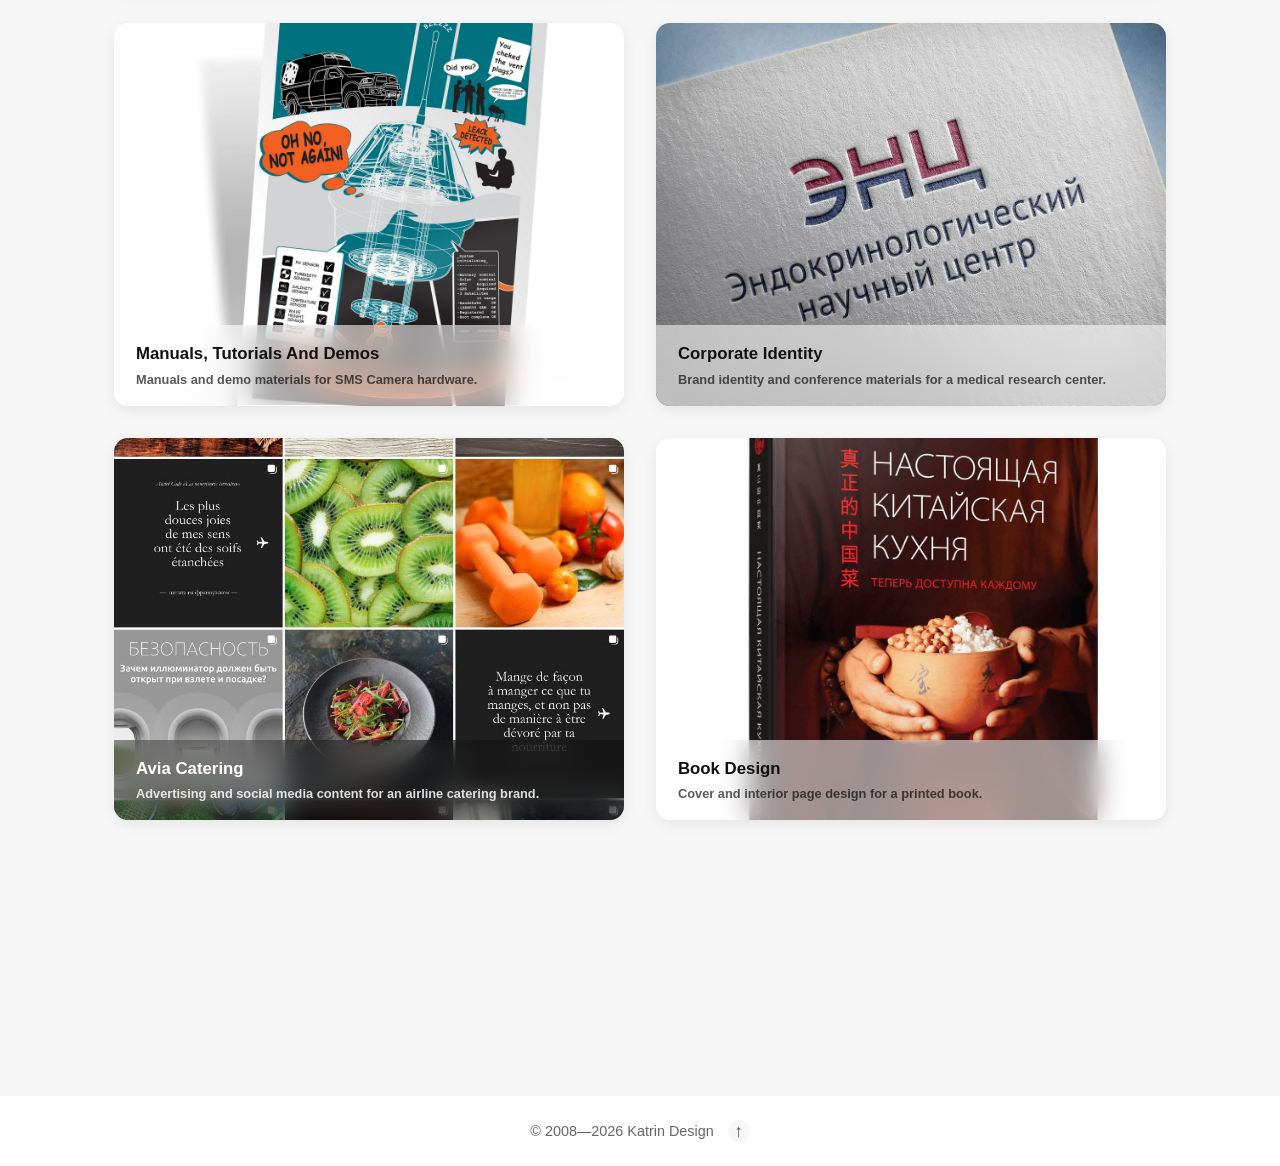
==== commit 2101b424: "Add dark mode toggle functionality and theme support across multiple pages" ====
--- a/index.html
+++ b/index.html
@@ -1,6 +1,13 @@
 <!doctype html>
 <html lang="ru">
 <head>
+  <script>
+    (function () {
+      var stored = localStorage.getItem('theme');
+      var theme = stored || (window.matchMedia('(prefers-color-scheme: dark)').matches ? 'dark' : 'light');
+      document.documentElement.setAttribute('data-theme', theme);
+    })();
+  </script>
   <meta charset="UTF-8" />
   <meta name="viewport" content="width=device-width, initial-scale=1.0" />
   <title>Katrin Design — Portfolio</title>
@@ -31,6 +38,10 @@
       <nav class="site-nav">
         <a href="#projects">projects</a>
         <a href="info.html">info</a>
+        <button id="theme-toggle" class="theme-toggle" type="button" aria-label="Toggle dark mode">
+          <svg class="icon-sun" viewBox="0 0 24 24" fill="none" stroke="currentColor" stroke-width="2" stroke-linecap="round" stroke-linejoin="round"><circle cx="12" cy="12" r="4"></circle><line x1="12" y1="2" x2="12" y2="4"></line><line x1="12" y1="20" x2="12" y2="22"></line><line x1="4.93" y1="4.93" x2="6.34" y2="6.34"></line><line x1="17.66" y1="17.66" x2="19.07" y2="19.07"></line><line x1="2" y1="12" x2="4" y2="12"></line><line x1="20" y1="12" x2="22" y2="12"></line><line x1="4.93" y1="19.07" x2="6.34" y2="17.66"></line><line x1="17.66" y1="6.34" x2="19.07" y2="4.93"></line></svg>
+          <svg class="icon-moon" viewBox="0 0 24 24" fill="currentColor"><path d="M21 12.79A9 9 0 1 1 11.21 3 7 7 0 0 0 21 12.79z"></path></svg>
+        </button>
       </nav>
     </div>
   </header>
--- a/styles.css
+++ b/styles.css
@@ -1,17 +1,51 @@
 * { box-sizing: border-box; margin: 0; padding: 0; }
+
+:root {
+  --bg: #f7f7f7;
+  --text: #333;
+  --heading: #111;
+  --subheading: #222;
+  --muted: #555;
+  --muted-2: #666;
+  --link: #fb0026;
+  --header-bg: #fff;
+  --header-shadow: rgba(0,0,0,.06);
+  --nav-color: #555;
+  --card-bg: #fff;
+  --card-shadow: rgba(0,0,0,.08);
+  --alt-bg: #fff;
+  --footer-bg: #fff;
+}
+
+[data-theme="dark"] {
+  --bg: #0a0a0c;
+  --text: #d8d8d8;
+  --heading: #f5f5f5;
+  --subheading: #e0e0e0;
+  --muted: #aaa;
+  --muted-2: #999;
+  --header-bg: #101013;
+  --header-shadow: rgba(0,0,0,.6);
+  --nav-color: #bbb;
+  --card-bg: #131316;
+  --card-shadow: rgba(0,0,0,.6);
+  --alt-bg: #101013;
+  --footer-bg: #101013;
+}
 
 html { scroll-behavior: smooth; }
 
 body {
   font-family: Inter, "Segoe UI", Roboto, sans-serif;
-  color: #333;
-  background: #f7f7f7;
+  color: var(--text);
+  background: var(--bg);
   line-height: 1.55;
+  transition: background-color .2s ease, color .2s ease;
 }
 
 img { max-width: 100%; display: block; }
 
-a { color: #1a73e8; text-decoration: none; font-weight: 600; }
+a { color: var(--link); text-decoration: none; font-weight: 600; }
 a:hover { text-decoration: underline; }
 
 .wrap { max-width: 1100px; width: 100%; margin: 0 auto; padding: 0 24px; }
@@ -21,8 +55,9 @@
   position: sticky;
   top: 0;
   z-index: 10;
-  background: #fff;
-  box-shadow: 0 2px 12px rgba(0,0,0,.06);
+  background: var(--header-bg);
+  box-shadow: 0 2px 12px var(--header-shadow);
+  transition: background-color .2s ease;
 }
 
 .header-inner {
@@ -84,16 +119,40 @@
   .brand-logo .logo-tail { animation: none; opacity: 1; }
 }
 
-.site-nav { display: flex; flex-wrap: wrap; justify-content: flex-end; gap: 32px; }
+.site-nav { display: flex; align-items: center; flex-wrap: wrap; justify-content: flex-end; gap: 32px; }
 .site-nav a {
-  color: #555;
+  color: var(--nav-color);
   font-family: "Barlow", Inter, "Segoe UI", Roboto, sans-serif;
   font-weight: 500;
   font-size: 1.05rem;
   letter-spacing: .02em;
 }
-.site-nav a:hover { color: #1a73e8; text-decoration: underline; }
-.site-nav a.active { color: #1a73e8; }
+.site-nav a:hover { color: var(--link); text-decoration: underline; }
+.site-nav a.active { color: var(--link); }
+
+.theme-toggle {
+  display: inline-flex;
+  align-items: center;
+  justify-content: center;
+  width: 36px;
+  height: 36px;
+  border: none;
+  border-radius: 50%;
+  background: transparent;
+  color: var(--nav-color);
+  cursor: pointer;
+  transition: background-color .2s ease, color .2s ease;
+}
+
+.theme-toggle:hover { background: rgba(0,0,0,.06); color: var(--link); }
+[data-theme="dark"] .theme-toggle:hover { background: rgba(255,255,255,.08); }
+
+.theme-toggle svg { width: 20px; height: 20px; }
+
+.theme-toggle .icon-sun { display: none; }
+.theme-toggle .icon-moon { display: block; }
+[data-theme="dark"] .theme-toggle .icon-sun { display: block; }
+[data-theme="dark"] .theme-toggle .icon-moon { display: none; }
 
 /* Hero */
 .hero {
@@ -145,13 +204,13 @@
   background-color: transparent;
 }
 
-.hero-light { background-color: #f7f7f7; }
-.hero-light .hero-eyebrow { color: #666; }
+.hero-light { background-color: var(--bg); }
+.hero-light .hero-eyebrow { color: var(--muted-2); }
 .hero-light .hero-title {
-  color: #000;
+  color: var(--heading);
 }
 .hero-light .hero-subhead {
-  color: #333;
+  color: var(--text);
   font-family: "Helvetica Neue", Arial, sans-serif;
   font-weight: 400;
   max-width: 600px;
@@ -177,8 +236,8 @@
   border-radius: 14px;
   overflow: hidden;
   text-decoration: none;
-  background: #ffffff;
-  box-shadow: 0 4px 14px rgba(0,0,0,.08);
+  background: var(--card-bg);
+  box-shadow: 0 4px 14px var(--card-shadow);
   transition: transform .3s ease, box-shadow .3s ease;
 }
 
@@ -264,8 +323,8 @@
   overflow: hidden;
   scroll-snap-align: start;
   text-decoration: none;
-  background: #ffffff;
-  box-shadow: 0 3px 10px rgba(0,0,0,.08);
+  background: var(--card-bg);
+  box-shadow: 0 3px 10px var(--card-shadow);
   transition: transform .3s ease;
 }
 
@@ -327,14 +386,14 @@
 .back-link {
   display: inline-block;
   margin-bottom: 24px;
-  color: #666;
+  color: var(--muted-2);
   font-weight: 600;
 }
-.back-link:hover { color: #1a73e8; }
+.back-link:hover { color: var(--link); }
 
 /* Project sections */
 .project { padding: 64px 0; }
-.project-alt { background: #fff; }
+.project-alt { background: var(--alt-bg); }
 
 .project-tag {
   display: inline-block;
@@ -342,19 +401,19 @@
   letter-spacing: .08em;
   font-size: .8rem;
   font-weight: 600;
-  color: #1a73e8;
+  color: var(--link);
   margin-bottom: .5rem;
 }
 
 .project h2 {
   font-size: 1.8rem;
-  color: #111;
+  color: var(--heading);
   margin-bottom: .75rem;
 }
 
 .subproject h3 {
   font-size: 1.2rem;
-  color: #222;
+  color: var(--subheading);
   margin-top: 2rem;
   margin-bottom: .5rem;
 }
@@ -362,7 +421,7 @@
 .project-link { margin-bottom: .75rem; }
 
 .project-text {
-  color: #555;
+  color: var(--muted);
   max-width: 760px;
   margin-bottom: 1.5rem;
 }
@@ -482,9 +541,10 @@
 
 /* Footer / contact */
 .site-footer {
-  background: #ffffff;
+  background: var(--footer-bg);
   text-align: center;
   padding: 24px 20px;
+  transition: background-color .2s ease;
 }
 
 .site-footer .wrap {
@@ -495,7 +555,7 @@
   gap: 14px;
 }
 
-.site-footer .small { color: #666; font-size: .9rem; }
+.site-footer .small { color: var(--muted-2); font-size: .9rem; }
 
 .back-to-top {
   display: inline-flex;
@@ -504,8 +564,8 @@
   width: 22px;
   height: 22px;
   border-radius: 50%;
-  background: #f7f7f7;
-  color: #555;
+  background: var(--bg);
+  color: var(--muted);
   font-size: 1.1rem;
   font-weight: 600;
   text-decoration: none;
@@ -513,7 +573,7 @@
 }
 
 .back-to-top:hover {
-  background: #1a73e8;
+  background: var(--link);
   color: #fff;
   text-decoration: none;
 }
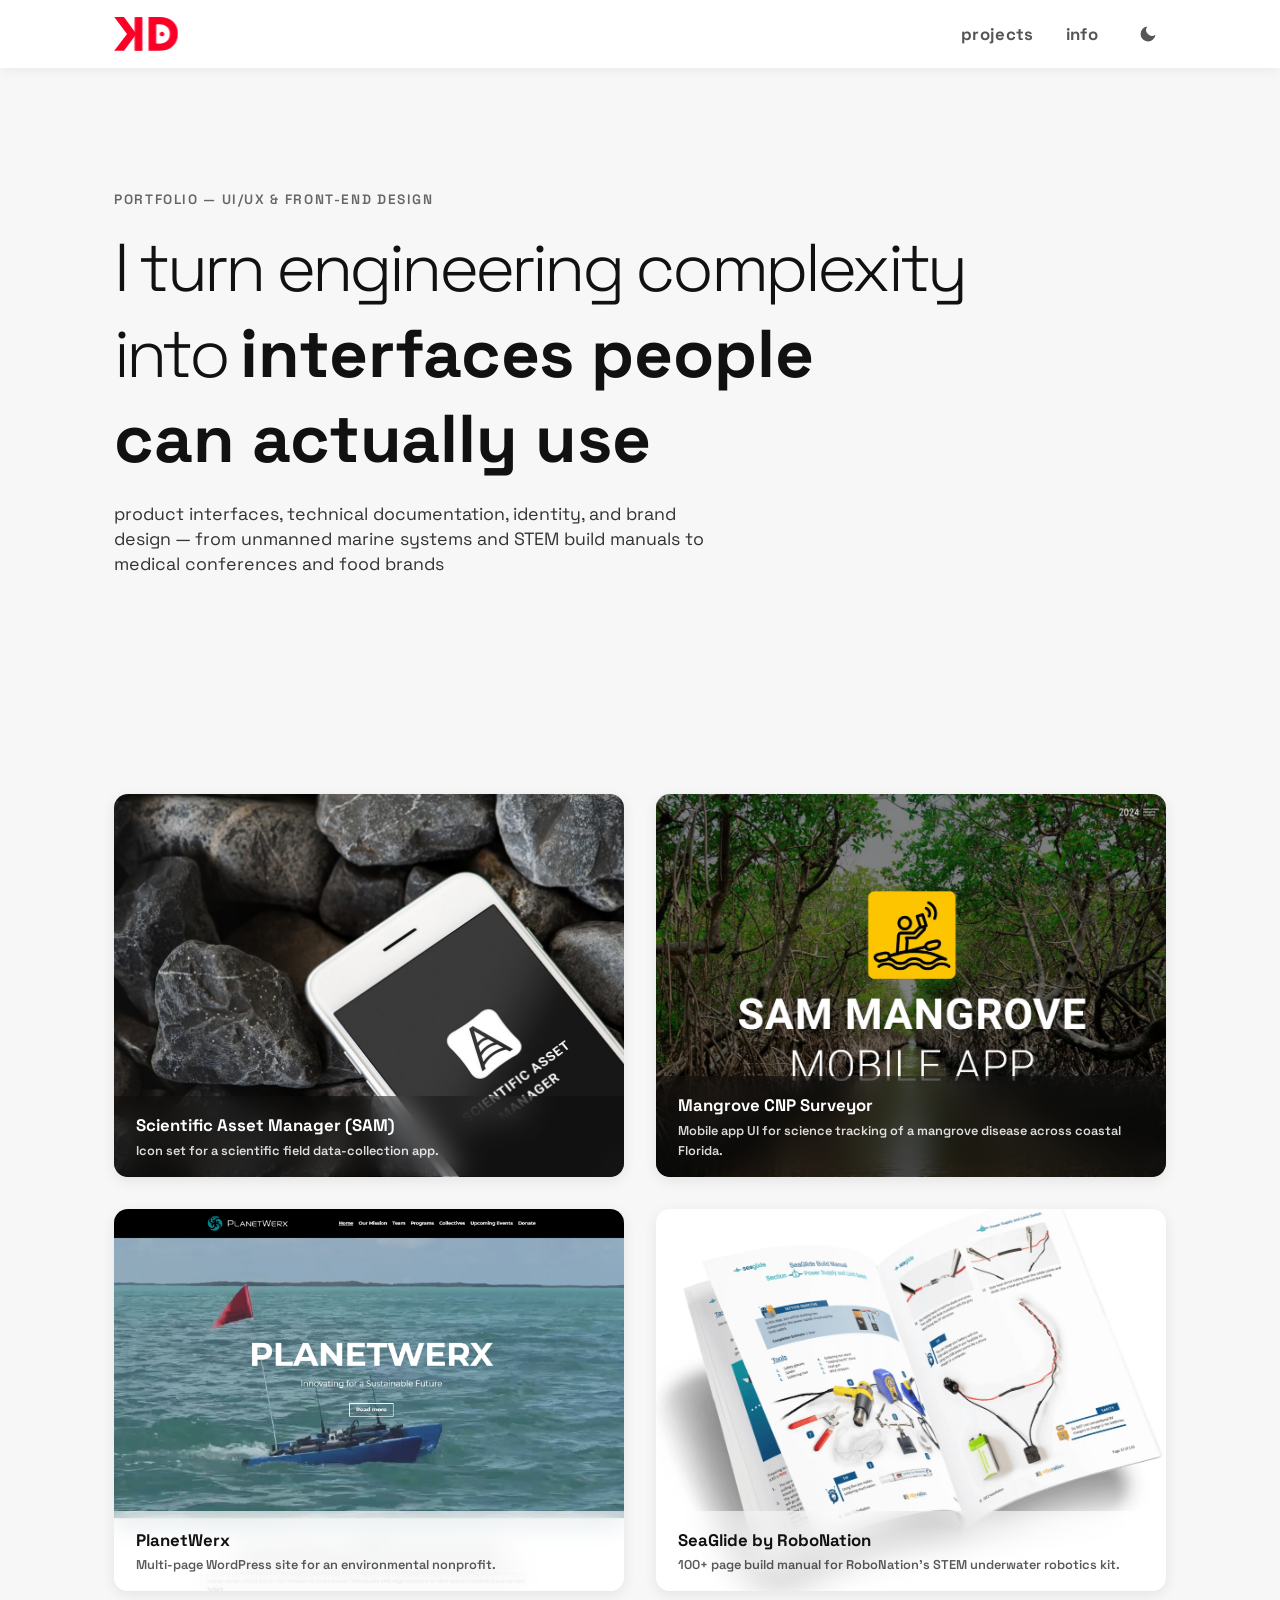
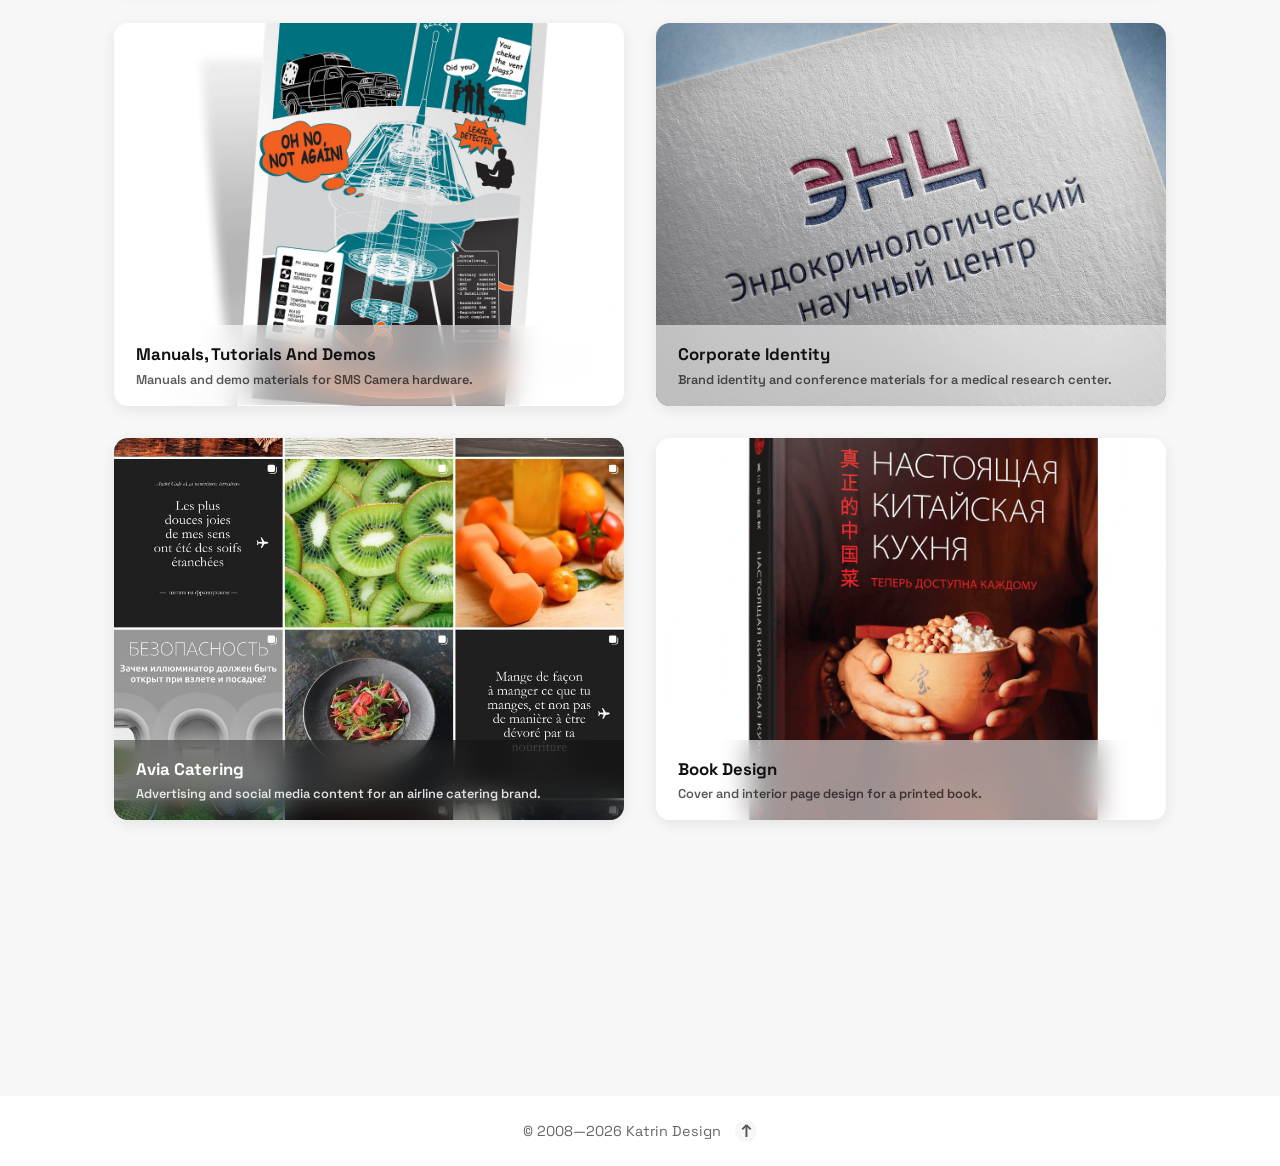
==== commit 73326eb1: "Update font family to Space Grotesk and adjust styles across multiple HTML files" ====
--- a/index.html
+++ b/index.html
@@ -14,7 +14,7 @@
   <link rel="icon" href="assets/images/favicon.png" type="image/png" />
   <link rel="preconnect" href="https://fonts.googleapis.com" />
   <link rel="preconnect" href="https://fonts.gstatic.com" crossorigin />
-  <link href="https://fonts.googleapis.com/css2?family=Barlow:wght@400;500;600&display=swap" rel="stylesheet" />
+  <link href="https://fonts.googleapis.com/css2?family=Space+Grotesk:wght@300;400;500;600;700&display=swap" rel="stylesheet" />
   <link rel="stylesheet" href="styles.css" />
   <meta name="description" content="Katrin Design — портфолио дизайнера: айдентика, иконки, буклеты, вёрстка и полиграфия." />
 </head>
--- a/styles.css
+++ b/styles.css
@@ -26,7 +26,7 @@
   --muted-2: #999;
   --header-bg: #101013;
   --header-shadow: rgba(0,0,0,.6);
-  --nav-color: #bbb;
+  --nav-color: #fff;
   --card-bg: #131316;
   --card-shadow: rgba(0,0,0,.6);
   --alt-bg: #101013;
@@ -36,7 +36,7 @@
 html { scroll-behavior: smooth; }
 
 body {
-  font-family: Inter, "Segoe UI", Roboto, sans-serif;
+  font-family: "Space Grotesk", "Segoe UI", Roboto, sans-serif;
   color: var(--text);
   background: var(--bg);
   line-height: 1.55;
@@ -45,8 +45,8 @@
 
 img { max-width: 100%; display: block; }
 
-a { color: var(--link); text-decoration: none; font-weight: 600; }
-a:hover { text-decoration: underline; }
+a { color: var(--text); text-decoration: none; font-weight: 600; }
+a:hover { color: var(--link); text-decoration: underline; }
 
 .wrap { max-width: 1100px; width: 100%; margin: 0 auto; padding: 0 24px; }
 
@@ -122,8 +122,7 @@
 .site-nav { display: flex; align-items: center; flex-wrap: wrap; justify-content: flex-end; gap: 32px; }
 .site-nav a {
   color: var(--nav-color);
-  font-family: "Barlow", Inter, "Segoe UI", Roboto, sans-serif;
-  font-weight: 500;
+  font-weight: 700;
   font-size: 1.05rem;
   letter-spacing: .02em;
 }
@@ -211,7 +210,6 @@
 }
 .hero-light .hero-subhead {
   color: var(--text);
-  font-family: "Helvetica Neue", Arial, sans-serif;
   font-weight: 400;
   max-width: 600px;
 }
@@ -401,7 +399,7 @@
   letter-spacing: .08em;
   font-size: .8rem;
   font-weight: 600;
-  color: var(--link);
+  color: var(--text);
   margin-bottom: .5rem;
 }
 
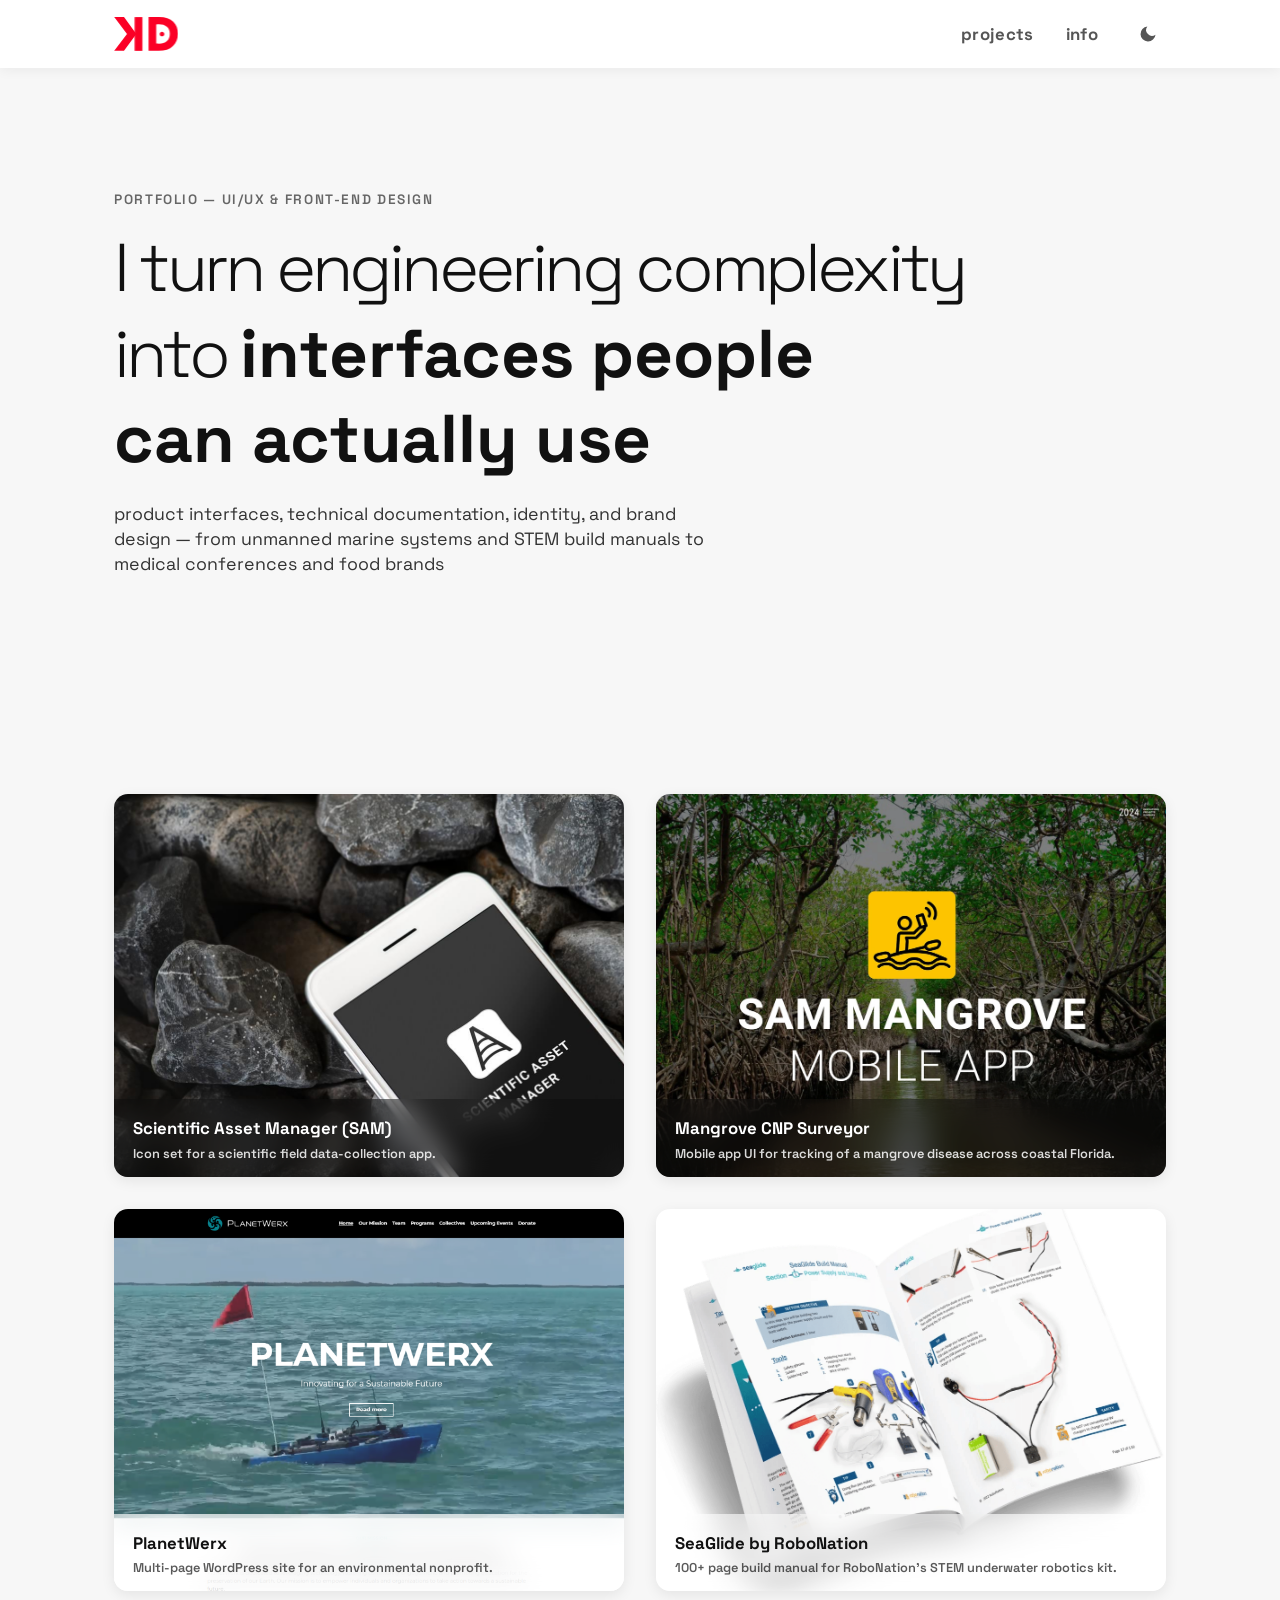
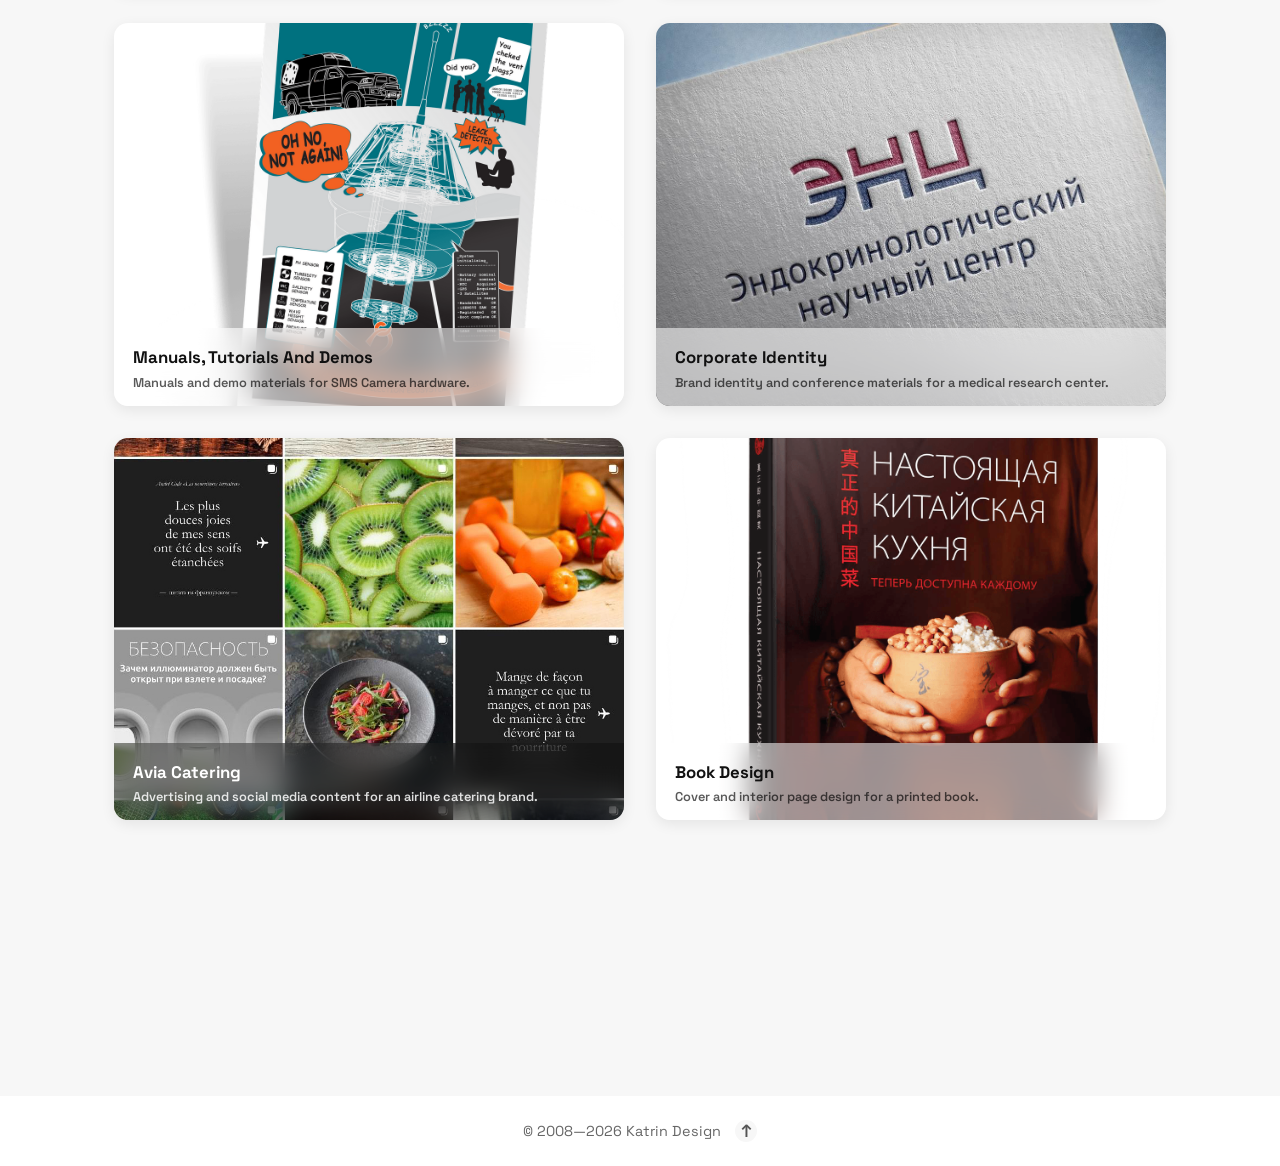
==== commit b02e2cc4: "Refine project card description and adjust caption positioning for improved layout" ====
--- a/index.html
+++ b/index.html
@@ -70,7 +70,7 @@
           <img class="project-card-bg" src="assets/images/SAM-Mangrove-1.png" alt="SAM Mangrove mobile app cover slide" loading="lazy" />
           <div class="project-card-caption">
             <h2>Mangrove CNP Surveyor</h2>
-            <p>Mobile app UI for science tracking of a mangrove disease across coastal Florida.</p>
+            <p>Mobile app UI for tracking of a mangrove disease across coastal Florida.</p>
           </div>
         </a>
 
--- a/styles.css
+++ b/styles.css
@@ -254,9 +254,9 @@
 
 .project-card-caption {
   position: absolute;
-  left: 0;
-  right: 0;
-  bottom: 0;
+  left: -3px;
+  right: -3px;
+  bottom: -3px;
   padding: 16px 22px;
   background: rgba(10,10,10,.4);
   backdrop-filter: blur(14px);
@@ -341,9 +341,9 @@
 
 .mini-card-caption {
   position: absolute;
-  left: 0;
-  right: 0;
-  bottom: 0;
+  left: -3px;
+  right: -3px;
+  bottom: -3px;
   padding: 14px 18px;
   background: rgba(10,10,10,.4);
   backdrop-filter: blur(10px);
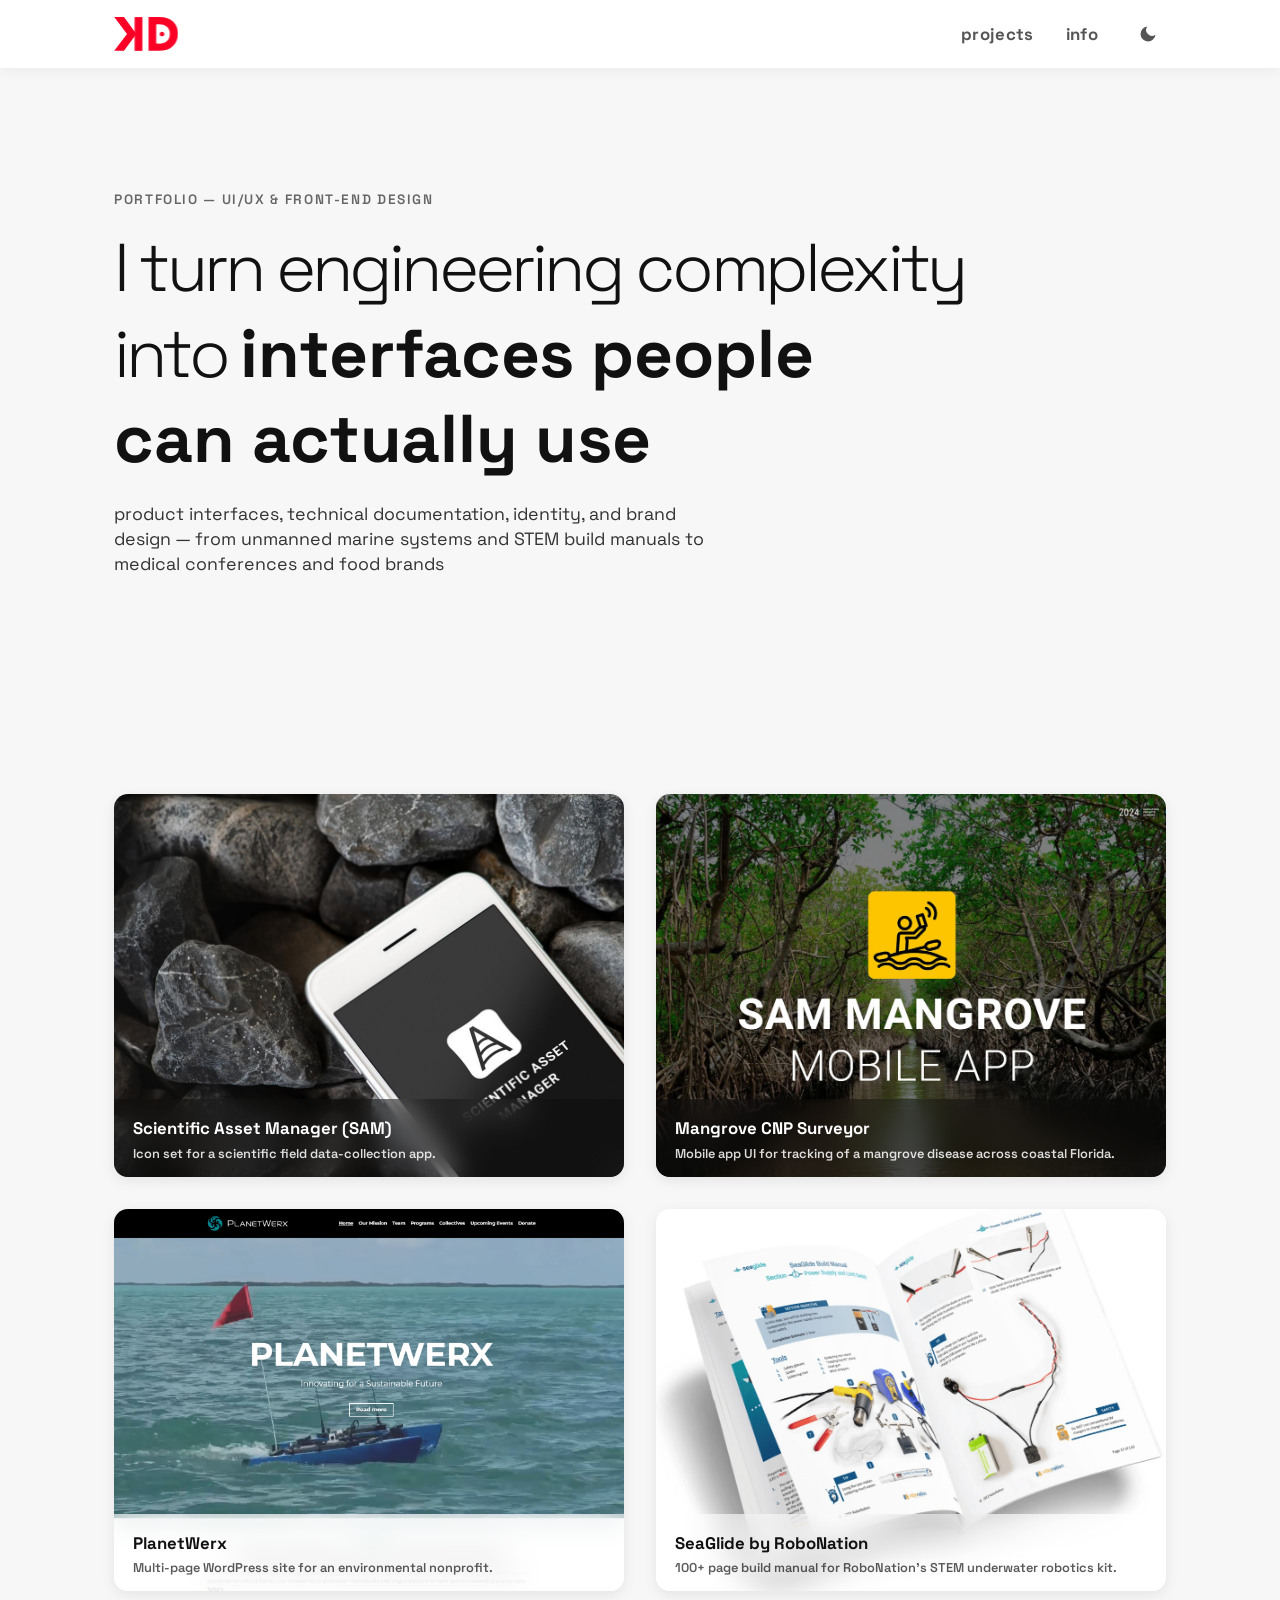
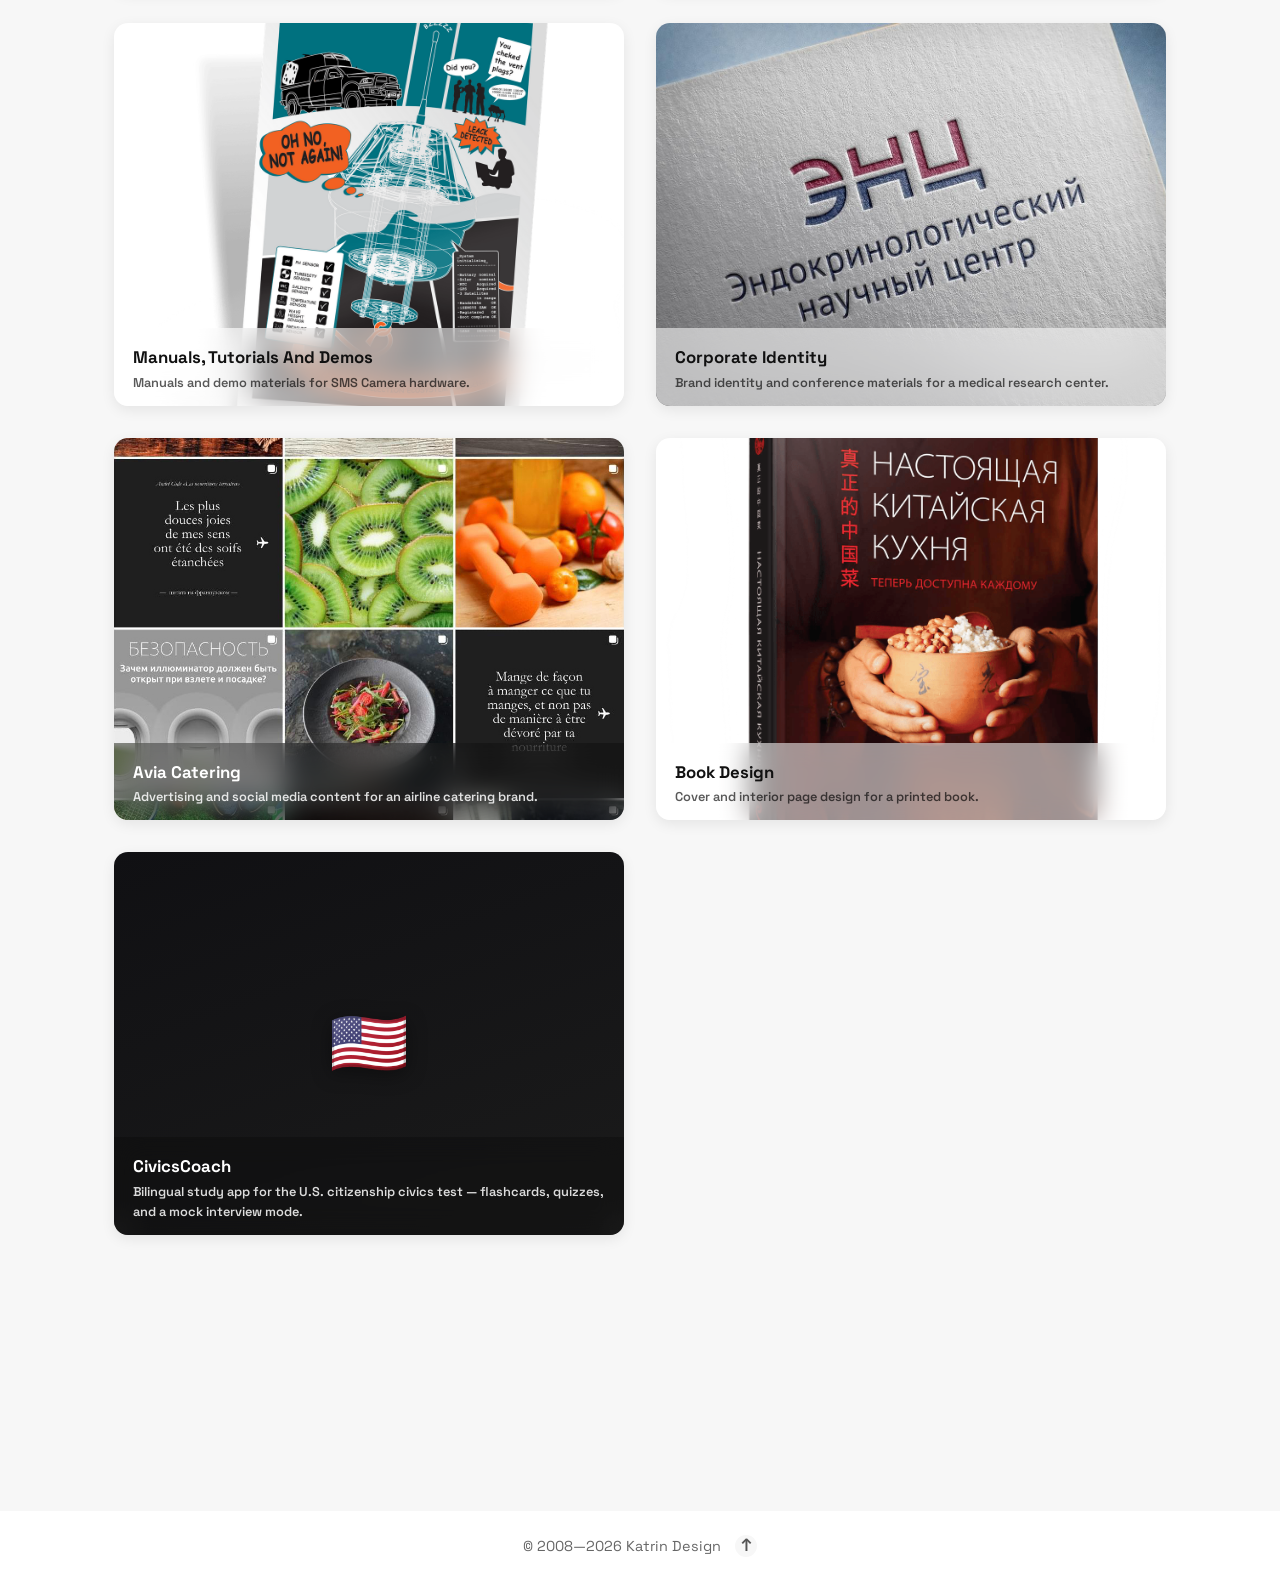
==== commit 5a515611: "civicscoach.html  Refactor code structure for improved readability and maintainability" ====
--- a/index.html
+++ b/index.html
@@ -122,6 +122,14 @@
           </div>
         </a>
 
+        <a id="civicscoach" class="project-card project-card--solid" href="civicscoach-project.html">
+          <div class="project-card-icon">🇺🇸</div>
+          <div class="project-card-caption">
+            <h2>CivicsCoach</h2>
+            <p>Bilingual study app for the U.S. citizenship civics test — flashcards, quizzes, and a mock interview mode.</p>
+          </div>
+        </a>
+
       </div>
     </div>
   </main>
--- a/styles.css
+++ b/styles.css
@@ -284,6 +284,18 @@
 .project-card-bg--top,
 .mini-card-bg--top { object-position: top; }
 
+.project-card--solid {
+  background: linear-gradient(160deg, #101013, #1b1b1b);
+  display: flex;
+  align-items: center;
+  justify-content: center;
+}
+
+.project-card-icon {
+  font-size: 4rem;
+  filter: drop-shadow(0 4px 10px rgba(0,0,0,.4));
+}
+
 @media (max-width: 700px) {
   .project-grid { grid-template-columns: 1fr; }
 }
@@ -358,6 +370,18 @@
 
 .mini-card--light .mini-card-caption { background: rgba(255,255,255,.55); }
 .mini-card--light .mini-card-caption h3 { color: #111; }
+
+.mini-card--solid {
+  background: linear-gradient(160deg, #101013, #1b1b1b);
+  display: flex;
+  align-items: center;
+  justify-content: center;
+}
+
+.mini-card-icon {
+  font-size: 2.5rem;
+  filter: drop-shadow(0 3px 8px rgba(0,0,0,.4));
+}
 
 .more-projects-next {
   position: absolute;
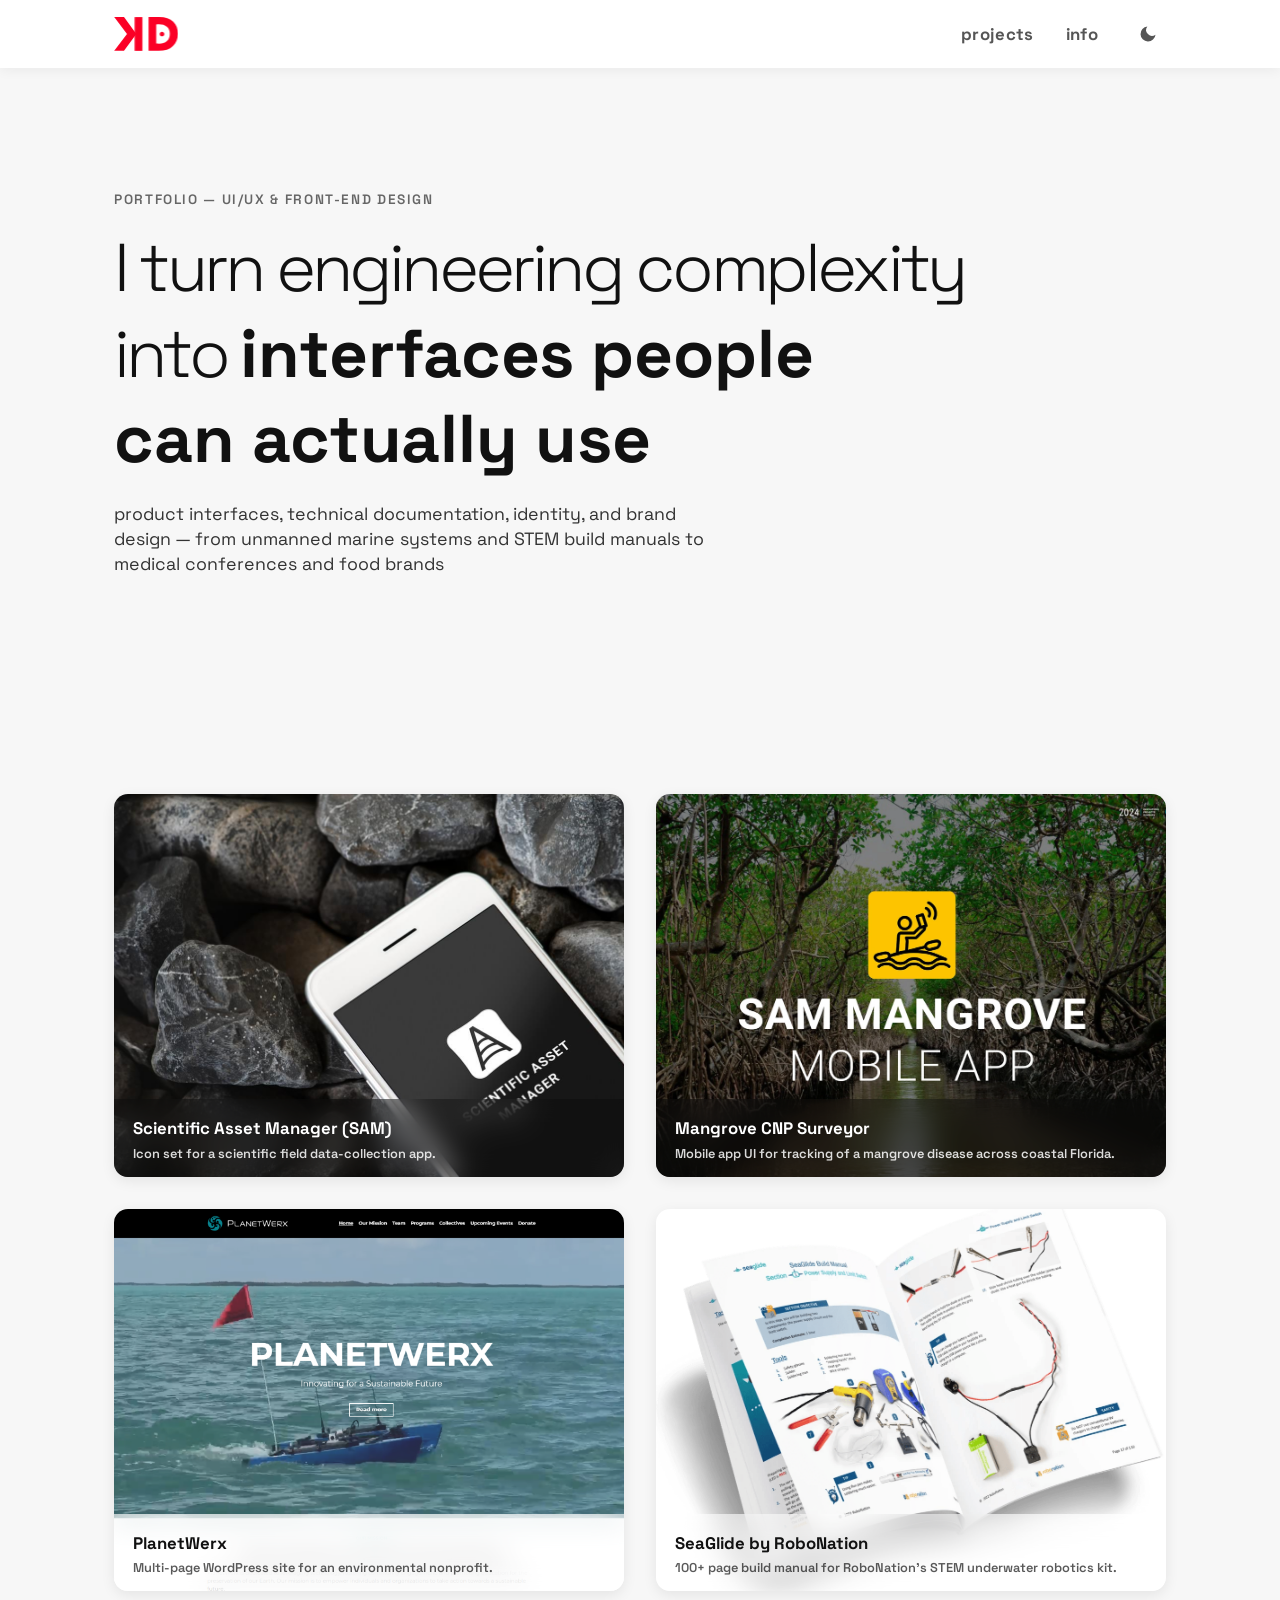
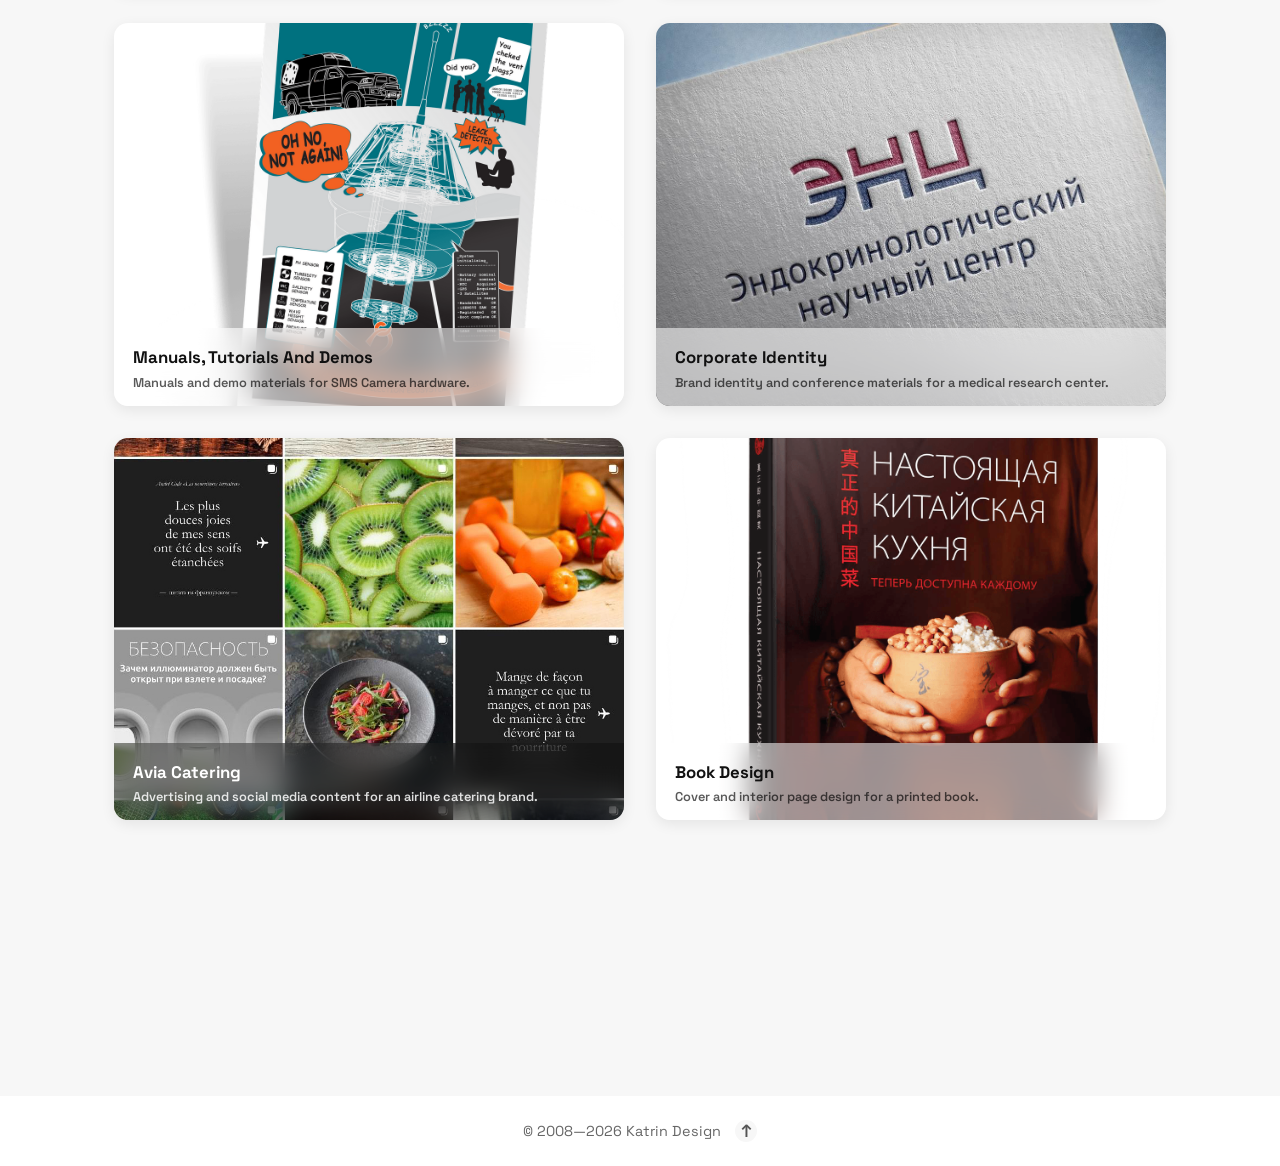
==== commit 07d6a355: "Remove CivicsCoach from site, archive it in _archive/ CivicsCoach and its project page are moved to " ====
--- a/index.html
+++ b/index.html
@@ -122,14 +122,6 @@
           </div>
         </a>
 
-        <a id="civicscoach" class="project-card project-card--solid" href="civicscoach-project.html">
-          <div class="project-card-icon">🇺🇸</div>
-          <div class="project-card-caption">
-            <h2>CivicsCoach</h2>
-            <p>Bilingual study app for the U.S. citizenship civics test — flashcards, quizzes, and a mock interview mode.</p>
-          </div>
-        </a>
-
       </div>
     </div>
   </main>
